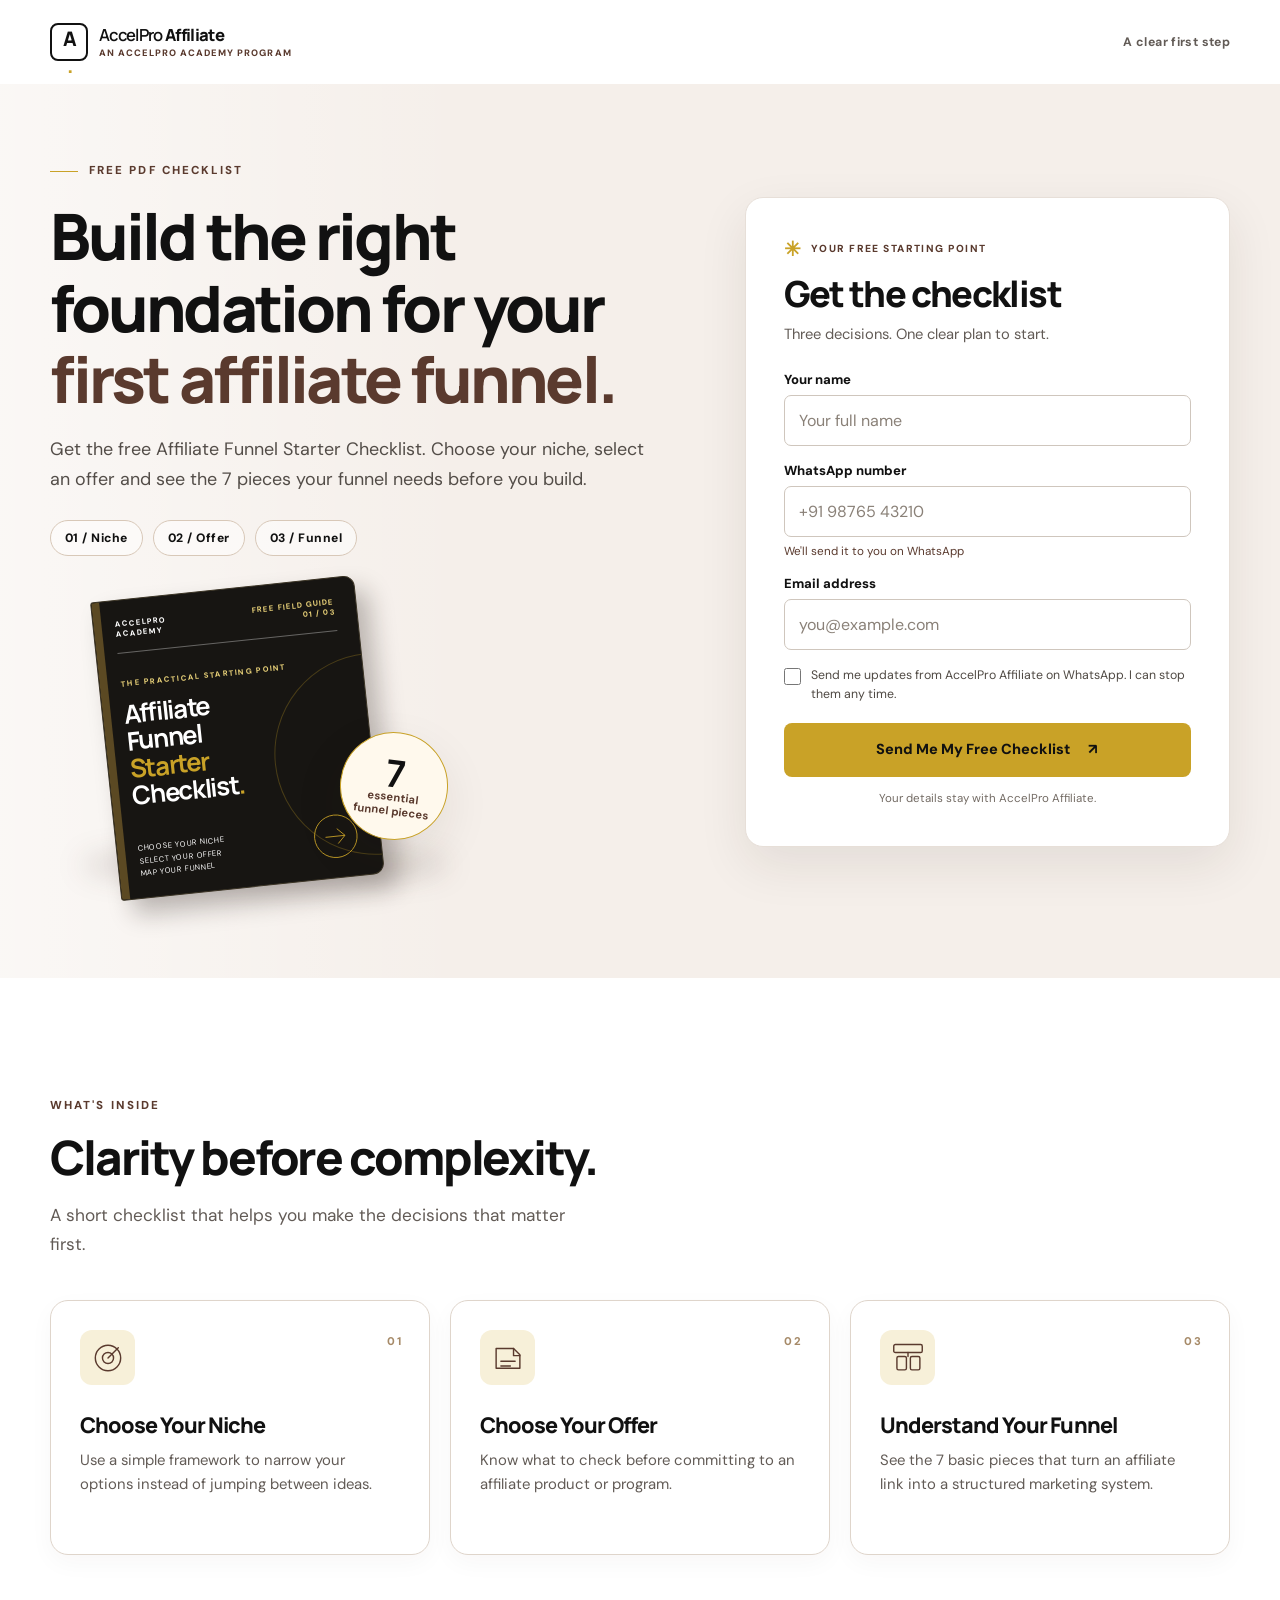
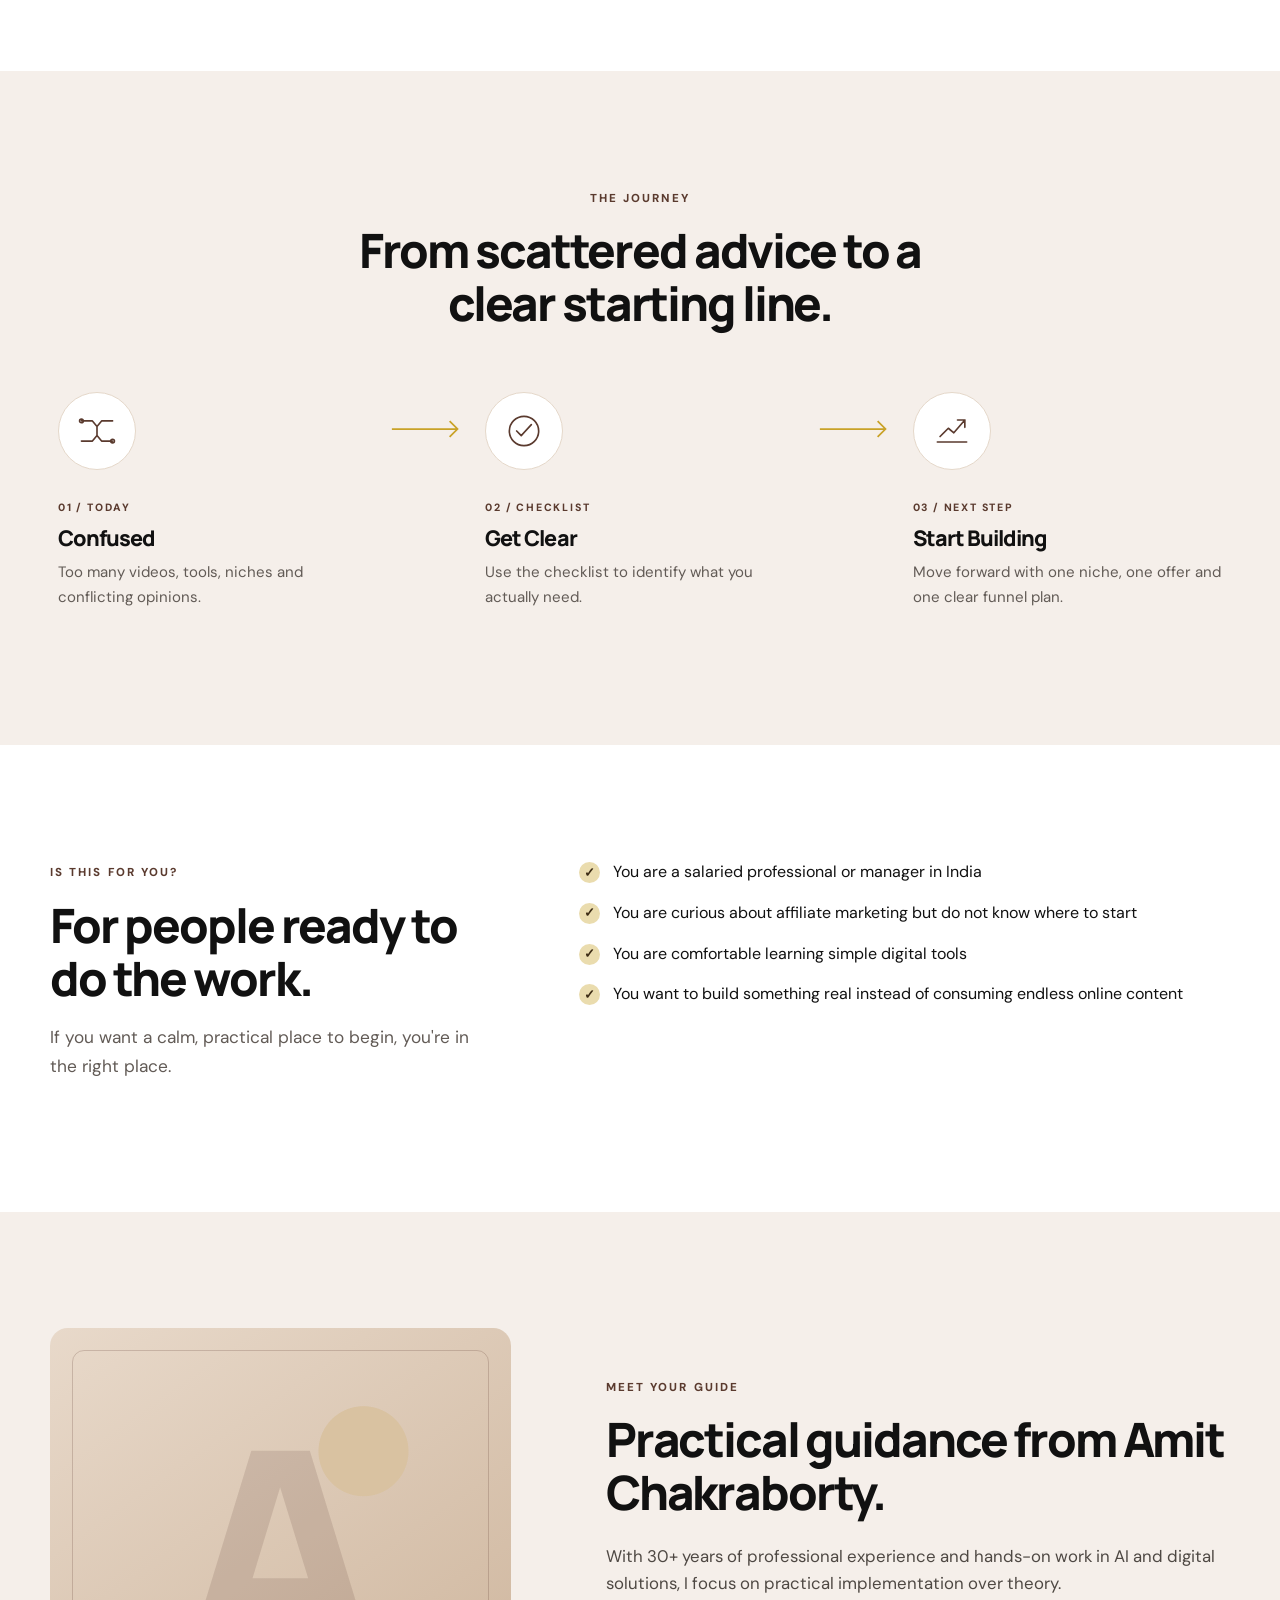
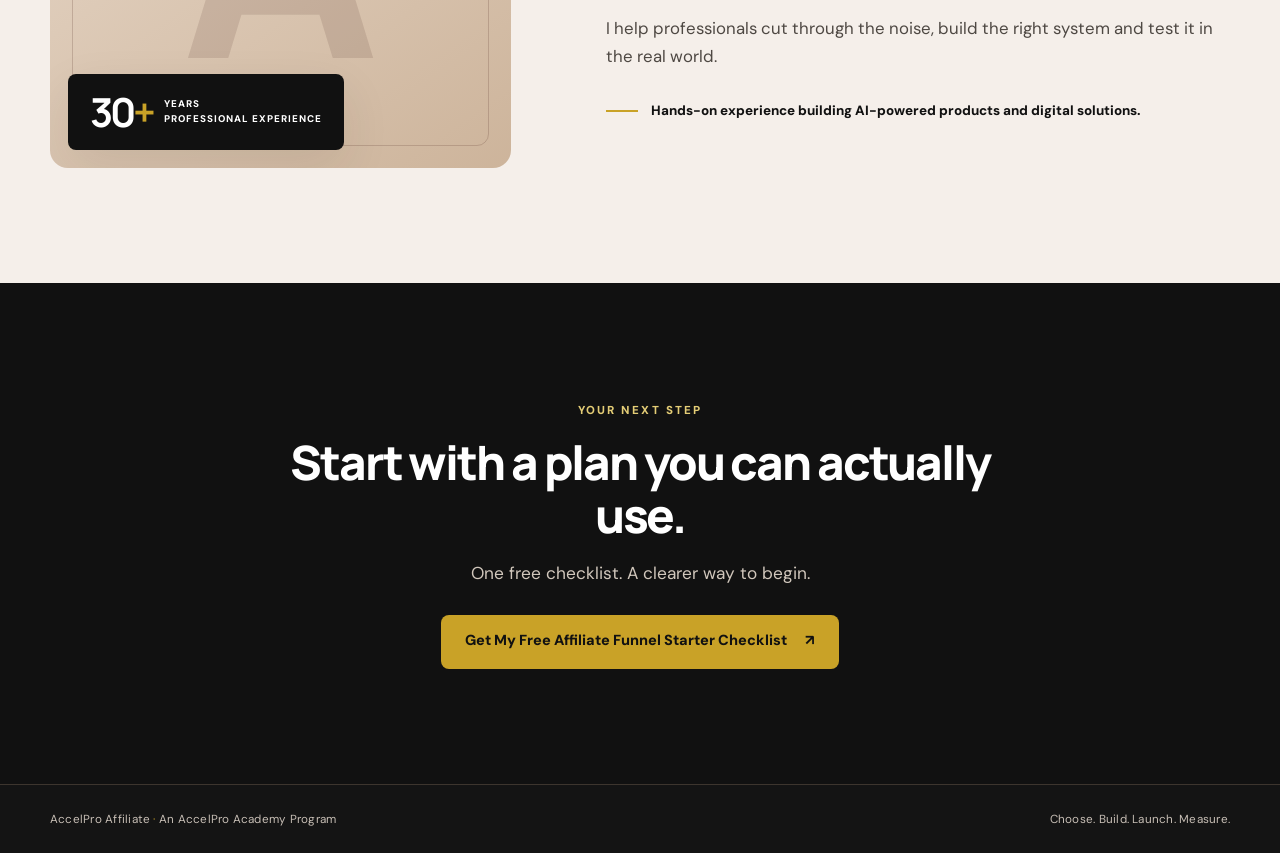
==== index.html @ e4aea0c8 "Build AccelPro Affiliate website" ====
<!doctype html>
<html lang="en">
<head>
  <meta charset="utf-8">
  <meta name="viewport" content="width=device-width, initial-scale=1">
  <title data-site-replace="BRAND">Free Affiliate Funnel Starter Checklist | AccelPro Affiliate</title>
  <meta name="description" content="Get the free Affiliate Funnel Starter Checklist. Choose a niche, evaluate an offer and understand the 7 pieces of a working funnel.">
  <meta property="og:title" content="Free Affiliate Funnel Starter Checklist | AccelPro Affiliate" data-site-replace="BRAND">
  <meta property="og:description" content="A practical first step for choosing your niche, offer and funnel plan.">
  <meta property="og:type" content="website">
  <link rel="canonical" href="https://accelproaffiliate.com/" data-site-canonical="/">
  <link rel="icon" href="assets/favicon.svg" type="image/svg+xml">
  <link rel="stylesheet" href="styles.css">
  <script src="config.js"></script><script src="script.js" defer></script>
</head>
<body class="lead-page">
  <header class="site-header container" aria-label="AccelPro Affiliate" data-site-replace="BRAND">
    <div class="brand"><span class="brand-mark" aria-hidden="true">A<span>.</span></span><span class="brand-text"><span data-site="BRAND">AccelPro <strong>Affiliate</strong></span><small>An AccelPro Academy Program</small></span></div>
    <span class="header-note">A clear first step</span>
  </header>
  <main>
    <section class="hero lead-hero" aria-labelledby="hero-title">
      <div class="container hero-grid">
        <div class="hero-copy">
          <span class="eyebrow"><span class="eyebrow-line"></span> FREE PDF CHECKLIST</span>
          <h1 id="hero-title">Build the right foundation for your <em>first affiliate funnel.</em></h1>
          <p class="hero-lede">Get the free Affiliate Funnel Starter Checklist. Choose your niche, select an offer and see the 7 pieces your funnel needs before you build.</p>
          <div class="hero-points" aria-label="Checklist topics"><span>01 / Niche</span><span>02 / Offer</span><span>03 / Funnel</span></div>
          <div class="workbook-scene" aria-label="Affiliate Funnel Starter Checklist cover preview">
            <div class="workbook-shadow"></div>
            <div class="workbook-cover">
              <div class="cover-top"><span>ACCELPRO<br>ACADEMY</span><span>FREE FIELD GUIDE<br>01 / 03</span></div>
              <div class="cover-rule"></div>
              <span class="cover-kicker">THE PRACTICAL STARTING POINT</span>
              <strong>Affiliate<br>Funnel<br><i>Starter</i><br>Checklist<span class="cover-dot">.</span></strong>
              <div class="cover-bottom"><span>CHOOSE YOUR NICHE<br>SELECT YOUR OFFER<br>MAP YOUR FUNNEL</span><svg viewBox="0 0 80 80" aria-hidden="true"><circle cx="40" cy="40" r="37"/><path d="M22 40h34m-13-13 13 13-13 13"/></svg></div>
            </div>
            <div class="scene-stamp"><span>7</span> essential<br>funnel pieces</div>
          </div>
        </div>
        <div class="form-wrap" id="lead-form">
          <div class="form-topline"><span class="mini-spark" aria-hidden="true">✳</span><span>YOUR FREE STARTING POINT</span></div>
          <h2>Get the checklist</h2>
          <p>Three decisions. One clear plan to start.</p>
          <form name="leads" method="POST" action="/thanks.html" data-netlify="true">
            <input type="hidden" name="form-name" value="leads">
            <div class="field"><label for="name">Your name</label><input id="name" name="name" type="text" autocomplete="name" placeholder="Your full name" required></div>
            <div class="field"><label for="whatsapp">WhatsApp number</label><input id="whatsapp" name="whatsapp" type="tel" inputmode="tel" autocomplete="tel" pattern="[+]?[0-9 ]{10,16}" title="Enter a valid WhatsApp number using 10 to 16 digits and spaces" placeholder="+91 98765 43210" required><small>We'll send it to you on WhatsApp</small></div>
            <div class="field"><label for="email">Email address</label><input id="email" name="email" type="email" autocomplete="email" placeholder="you@example.com" required></div>
            <label class="check-field" for="whatsapp_consent"><input id="whatsapp_consent" name="whatsapp_consent" type="checkbox" value="yes"><span data-site-replace="BRAND">Send me updates from AccelPro Affiliate on WhatsApp. I can stop them any time.</span></label>
            <button class="btn btn-gold btn-full" type="submit">Send Me My Free Checklist <span aria-hidden="true">↗</span></button>
            <p class="privacy-note" data-site-replace="BRAND">Your details stay with AccelPro Affiliate.</p>
          </form>
        </div>
      </div>
    </section>

    <section class="section section-light" aria-labelledby="inside-title">
      <div class="container"><div class="section-heading"><span class="eyebrow">WHAT'S INSIDE</span><h2 id="inside-title">Clarity before complexity.</h2><p>A short checklist that helps you make the decisions that matter first.</p></div>
        <div class="three-grid">
          <article class="feature-card"><span class="icon-badge"><svg viewBox="0 0 48 48" aria-hidden="true"><circle cx="24" cy="24" r="16"/><circle cx="24" cy="24" r="7"/><path d="m24 24 13-13"/></svg></span><span class="card-index">01</span><h3>Choose Your Niche</h3><p>Use a simple framework to narrow your options instead of jumping between ideas.</p></article>
          <article class="feature-card"><span class="icon-badge"><svg viewBox="0 0 48 48" aria-hidden="true"><path d="M9 12h22l8 8v17H9z"/><path d="M31 12v9h8M15 28h18m-18 6h12"/></svg></span><span class="card-index">02</span><h3>Choose Your Offer</h3><p>Know what to check before committing to an affiliate product or program.</p></article>
          <article class="feature-card"><span class="icon-badge"><svg viewBox="0 0 48 48" aria-hidden="true"><rect x="6" y="7" width="36" height="10" rx="2"/><rect x="10" y="22" width="12" height="17" rx="2"/><rect x="27" y="22" width="12" height="17" rx="2"/><path d="M24 17v5"/></svg></span><span class="card-index">03</span><h3>Understand Your Funnel</h3><p>See the 7 basic pieces that turn an affiliate link into a structured marketing system.</p></article>
        </div>
      </div>
    </section>

    <section class="section section-coffee" aria-labelledby="journey-title">
      <div class="container"><div class="section-heading centered"><span class="eyebrow">THE JOURNEY</span><h2 id="journey-title">From scattered advice to a clear starting line.</h2></div>
        <div class="journey-path">
          <article class="journey-step"><div class="journey-icon"><svg viewBox="0 0 48 48" aria-hidden="true"><path d="M7 13h12l5 6 5-6h12M7 35h12l5-6 5 6h12M24 19v10"/><circle cx="7" cy="13" r="2"/><circle cx="41" cy="35" r="2"/></svg></div><span>01 / TODAY</span><h3>Confused</h3><p>Too many videos, tools, niches and conflicting opinions.</p></article>
          <div class="path-arrow" aria-hidden="true"><svg viewBox="0 0 80 24"><path d="M1 12h75m-9-9 9 9-9 9"/></svg></div>
          <article class="journey-step"><div class="journey-icon"><svg viewBox="0 0 48 48" aria-hidden="true"><circle cx="24" cy="24" r="16"/><path d="m16 24 5 5 11-12"/></svg></div><span>02 / CHECKLIST</span><h3>Get Clear</h3><p>Use the checklist to identify what you actually need.</p></article>
          <div class="path-arrow" aria-hidden="true"><svg viewBox="0 0 80 24"><path d="M1 12h75m-9-9 9 9-9 9"/></svg></div>
          <article class="journey-step"><div class="journey-icon"><svg viewBox="0 0 48 48" aria-hidden="true"><path d="M8 36h32M11 30l9-9 6 5 12-14M30 12h8v8"/></svg></div><span>03 / NEXT STEP</span><h3>Start Building</h3><p>Move forward with one niche, one offer and one clear funnel plan.</p></article>
        </div>
      </div>
    </section>

    <section class="section section-light" aria-labelledby="for-title"><div class="container split-section"><div><span class="eyebrow">IS THIS FOR YOU?</span><h2 id="for-title">For people ready to do the work.</h2><p class="section-intro">If you want a calm, practical place to begin, you're in the right place.</p></div><ul class="tick-list"><li>You are a salaried professional or manager in India</li><li>You are curious about affiliate marketing but do not know where to start</li><li>You are comfortable learning simple digital tools</li><li>You want to build something real instead of consuming endless online content</li></ul></div></section>

    <section class="section section-coffee about-section" aria-labelledby="about-title"><div class="container about-grid"><div class="coach-visual"><img class="coach-photo" src="assets/amit-coach.png" alt="Amit Chakraborty, coach at AccelPro Academy" loading="lazy"><div class="coach-proof"><strong>30<span>+</span></strong><span>YEARS<br>PROFESSIONAL EXPERIENCE</span></div></div><div class="about-copy"><span class="eyebrow">MEET YOUR GUIDE</span><h2 id="about-title">Practical guidance from Amit Chakraborty.</h2><p>With 30+ years of professional experience and hands-on work in AI and digital solutions, I focus on practical implementation over theory.</p><p>I help professionals cut through the noise, build the right system and test it in the real world.</p><div class="about-proofline"><span class="proof-line"></span>Hands-on experience building AI-powered products and digital solutions.</div></div></div></section>

    <section class="section final-cta" aria-labelledby="cta-title"><div class="container cta-inner"><span class="eyebrow">YOUR NEXT STEP</span><h2 id="cta-title">Start with a plan you can actually use.</h2><p>One free checklist. A clearer way to begin.</p><a class="btn btn-gold" href="#lead-form">Get My Free Affiliate Funnel Starter Checklist <span aria-hidden="true">↗</span></a></div></section>
  </main>
  <footer class="footer"><div class="container footer-inner"><span><span data-site="BRAND">AccelPro Affiliate</span> <span class="gold-dot">·</span> An AccelPro Academy Program</span><span>Choose. Build. Launch. Measure.</span></div></footer>
</body>
</html>
---- styles.css ----
@import url('https://fonts.googleapis.com/css2?family=DM+Sans:wght@400;500;600;700&family=Manrope:wght@400;500;600;700;800&display=swap');

:root{--black:#111111;--gold:#C9A227;--gold-light:#e4cd76;--coffee:#5A3A2E;--soft:#F5EFEA;--white:#FFFFFF;--line:#dfd5cb;--muted:#625b56;--radius:18px;--shadow:0 18px 50px rgba(41,28,21,.09)}
*{box-sizing:border-box}html{scroll-behavior:smooth}body{margin:0;color:var(--black);background:var(--white);font-family:'DM Sans',Arial,sans-serif;-webkit-font-smoothing:antialiased}h1,h2,h3,p{margin-top:0}h1,h2,h3{font-family:Manrope,'DM Sans',Arial,sans-serif;letter-spacing:-.045em;line-height:1.12}h1{font-size:clamp(2.8rem,5vw,5.25rem);font-weight:800}h2{font-size:clamp(2.25rem,3.7vw,3.85rem);font-weight:800}h3{font-size:1.35rem;font-weight:800}p{line-height:1.65}a{color:inherit;text-decoration:none}button,input{font:inherit}button{cursor:pointer}svg{display:block}img{display:block;max-width:100%}em{font-style:normal;color:var(--coffee)}.container{width:min(100% - 40px,1180px);margin-inline:auto}.section{padding:clamp(76px,9vw,132px) 0}.section-light{background:var(--white)}.section-coffee{background:var(--soft)}.eyebrow{display:inline-flex;align-items:center;gap:11px;color:var(--coffee);font-size:.72rem;font-weight:800;letter-spacing:.18em;line-height:1.3}.eyebrow-line{width:28px;height:1px;background:var(--gold)}.section-heading{max-width:650px;margin-bottom:42px}.section-heading h2{margin:17px 0}.section-heading p,.section-intro{font-size:1.08rem;color:var(--muted);max-width:550px}.section-heading.centered{text-align:center;margin-inline:auto}.section-heading.centered p{margin-inline:auto}.btn{min-height:54px;display:inline-flex;align-items:center;justify-content:center;gap:18px;border:1px solid transparent;border-radius:8px;padding:15px 23px;text-align:center;font-size:.91rem;font-weight:800;line-height:1.25;transition:transform .2s,background .2s,box-shadow .2s}.btn:hover{transform:translateY(-2px);box-shadow:0 8px 22px rgba(49,34,16,.13)}.btn-gold{background:var(--gold);color:var(--black)}.btn-gold:hover{background:var(--gold-light)}.btn-full{width:100%}a:focus-visible,button:focus-visible,input:focus-visible,summary:focus-visible{outline:3px solid var(--coffee);outline-offset:3px}.site-header{min-height:84px;display:flex;align-items:center;justify-content:space-between;gap:20px}.brand{display:flex;align-items:center;gap:11px}.brand-mark{width:38px;height:38px;border:2px solid var(--black);border-radius:8px;display:grid;place-items:center;font-family:Manrope,sans-serif;font-size:1.25rem;font-weight:800;letter-spacing:-.1em}.brand-mark span{color:var(--gold)}.brand-text{display:flex;flex-direction:column;font-family:Manrope,sans-serif;font-size:1.04rem;font-weight:600;letter-spacing:-.04em;line-height:1.08}.brand-text strong{font-weight:800}.brand-text small{margin-top:4px;color:var(--coffee);font-family:'DM Sans',sans-serif;font-size:.58rem;font-weight:800;letter-spacing:.11em;text-transform:uppercase}.header-note{font-size:.77rem;color:var(--muted);font-weight:700;letter-spacing:.03em}.hero{position:relative;overflow:hidden;background:var(--soft)}.hero:before{content:"";position:absolute;inset:0 auto 0 0;width:36%;background:linear-gradient(90deg,rgba(255,255,255,.55),transparent);pointer-events:none}.lead-hero{padding:72px 0 90px}.hero-grid{position:relative;display:grid;grid-template-columns:minmax(0,1.13fr) minmax(350px,.87fr);align-items:center;gap:clamp(35px,5vw,90px)}.hero-copy h1{margin:21px 0 20px}.hero-lede{max-width:600px;color:#534d48;font-size:1.12rem;line-height:1.65}.hero-points{display:flex;flex-wrap:wrap;gap:10px;margin:26px 0 22px}.hero-points span{padding:9px 14px;border:1px solid #d8c8b8;border-radius:99px;font-size:.76rem;font-weight:800;letter-spacing:.04em;background:rgba(255,255,255,.45)}.workbook-scene{height:310px;position:relative;display:flex;align-items:flex-end;padding-left:55px}.workbook-shadow{position:absolute;left:30px;bottom:6px;width:370px;height:34px;border-radius:50%;background:rgba(55,36,29,.16);filter:blur(14px)}.workbook-cover{position:relative;z-index:1;width:265px;height:300px;padding:18px 21px;background:#171512;color:var(--white);border:1px solid #3a3324;border-radius:3px 11px 11px 3px;box-shadow:12px 15px 24px rgba(34,22,18,.28);transform:rotate(-6deg);display:flex;flex-direction:column;overflow:hidden}.workbook-cover:before{content:"";position:absolute;left:0;top:0;bottom:0;width:8px;background:#5b4923}.workbook-cover:after{content:"";position:absolute;width:200px;height:200px;border:1px solid rgba(201,162,39,.28);border-radius:50%;right:-105px;top:78px}.cover-top,.cover-bottom{display:flex;align-items:flex-start;justify-content:space-between;gap:15px}.cover-top{font-size:.48rem;font-weight:800;letter-spacing:.14em;line-height:1.3}.cover-top span:last-child{text-align:right;color:var(--gold-light)}.cover-rule{height:1px;background:rgba(255,255,255,.34);margin:14px 0 25px}.cover-kicker{font-size:.48rem;color:var(--gold-light);font-weight:800;letter-spacing:.17em}.workbook-cover strong{font-family:Manrope,sans-serif;font-size:1.6rem;line-height:1.07;letter-spacing:-.05em;margin-top:12px}.workbook-cover i{color:var(--gold);font-style:normal}.cover-dot{color:var(--gold)}.cover-bottom{margin-top:auto;align-items:end;font-size:.48rem;line-height:1.65;letter-spacing:.08em}.cover-bottom svg{width:46px;fill:none;stroke:var(--gold);stroke-width:1.5}.scene-stamp{position:absolute;z-index:2;left:290px;bottom:48px;width:108px;height:108px;border:1px solid var(--gold);border-radius:50%;background:#fff9ed;display:flex;flex-direction:column;align-items:center;justify-content:center;text-align:center;color:var(--coffee);font-size:.7rem;line-height:1.2;font-weight:700;transform:rotate(7deg);box-shadow:var(--shadow)}.scene-stamp span{font-family:Manrope,sans-serif;font-size:2.35rem;line-height:1;color:var(--black)}.form-wrap{background:var(--white);padding:clamp(25px,3vw,38px);border:1px solid #e7dfd8;border-radius:var(--radius);box-shadow:var(--shadow)}.form-topline{display:flex;align-items:center;gap:9px;font-size:.64rem;font-weight:800;letter-spacing:.14em;color:var(--coffee)}.mini-spark{font-size:1.25rem;color:var(--gold)}.form-wrap h2{font-size:2.25rem;margin:12px 0 8px}.form-wrap>p{color:var(--muted);font-size:.92rem;margin-bottom:25px}.field{margin-bottom:16px}.field label{display:block;margin-bottom:7px;font-weight:800;font-size:.82rem}.field input{width:100%;min-height:51px;padding:12px 14px;border:1px solid #cfc6bd;border-radius:7px;background:#fff;color:var(--black)}.field input::placeholder{color:#8a8178}.field small{display:block;margin-top:6px;color:var(--coffee);font-size:.73rem}.check-field{display:grid;grid-template-columns:17px 1fr;gap:10px;align-items:start;margin:5px 0 20px;color:#4f4943;font-size:.77rem;line-height:1.5}.check-field input{width:17px;height:17px;margin:2px 0 0;accent-color:var(--coffee)}.privacy-note{margin:12px 0 0;text-align:center;color:#736b64;font-size:.72rem}.three-grid{display:grid;grid-template-columns:repeat(3,minmax(0,1fr));gap:20px}.feature-card{position:relative;min-height:255px;padding:29px;background:var(--white);border:1px solid var(--line);border-radius:var(--radius);box-shadow:0 8px 25px rgba(48,31,22,.035)}.icon-badge{width:55px;height:55px;display:grid;place-items:center;background:#f7f0d9;border-radius:12px}.icon-badge svg,.journey-icon svg,.roadmap-icon svg,.art-node svg{width:38px;height:38px;fill:none;stroke:var(--coffee);stroke-width:1.8;stroke-linecap:round;stroke-linejoin:round}.feature-card h3{margin:28px 0 10px}.feature-card p{color:var(--muted);font-size:.93rem;margin:0}.card-index{position:absolute;top:33px;right:27px;font-size:.7rem;font-weight:800;letter-spacing:.12em;color:#a68a68}.journey-path{display:grid;grid-template-columns:1fr 70px 1fr 70px 1fr;align-items:start;gap:16px}.journey-step{padding:20px 8px}.journey-icon{width:78px;height:78px;background:var(--white);border:1px solid #e5d8ca;border-radius:50%;display:grid;place-items:center;margin-bottom:25px}.journey-icon svg{width:44px;height:44px}.journey-step>span{font-size:.66rem;font-weight:800;letter-spacing:.17em;color:var(--coffee)}.journey-step h3{margin:10px 0}.journey-step p{color:var(--muted);font-size:.94rem;margin:0}.path-arrow{padding-top:45px}.path-arrow svg{width:100%;height:24px;fill:none;stroke:var(--gold);stroke-width:2}.split-section{display:grid;grid-template-columns:.8fr 1.2fr;gap:8%;align-items:start}.split-section h2{max-width:470px;margin:18px 0}.tick-list,.cross-list{list-style:none;padding:0;margin:0}.tick-list li,.cross-list li{position:relative;padding:0 0 0 34px;margin-bottom:16px;line-height:1.55}.tick-list li:before,.cross-list li:before{position:absolute;left:0;top:2px;width:21px;height:21px;border-radius:50%;display:grid;place-items:center;font-size:.8rem;font-weight:800}.tick-list li:before{content:"✓";background:#eadcae;color:#3c2b14}.cross-list li:before{content:"−";background:#eee7e1;color:var(--coffee)}.about-grid{display:grid;grid-template-columns:.85fr 1.15fr;gap:8%;align-items:center}.coach-visual{min-height:440px;background:#e8ded4;border-radius:var(--radius);position:relative;overflow:hidden}.coach-visual:before{content:"";position:absolute;inset:22px;border:1px solid rgba(90,58,46,.22);border-radius:12px}.coach-photo{width:100%;height:440px;object-fit:cover;object-position:center 30%;border-radius:var(--radius)}.coach-photo[hidden]{display:none}.coach-visual.without-photo{background:radial-gradient(circle at 68% 28%,#d9c2a1 0 10%,transparent 10.2%),linear-gradient(145deg,#e8d9ca,#cdb49b)}.coach-visual.without-photo:after{content:"A";position:absolute;inset:0;display:grid;place-items:center;font-family:Manrope,sans-serif;font-size:18rem;font-weight:800;color:rgba(90,58,46,.15)}.coach-proof{position:absolute;z-index:1;left:18px;bottom:18px;display:flex;align-items:center;gap:12px;background:var(--black);color:var(--white);padding:18px 22px;border-radius:8px;box-shadow:var(--shadow)}.coach-proof strong{font-family:Manrope,sans-serif;font-size:2.5rem;line-height:1;letter-spacing:-.08em}.coach-proof strong span{color:var(--gold)}.coach-proof>span{font-size:.61rem;font-weight:800;letter-spacing:.1em;line-height:1.5}.about-copy h2{margin:17px 0 24px}.about-copy p{font-size:1.05rem;color:#4e4843;margin-bottom:17px}.about-proofline{display:flex;align-items:center;gap:13px;margin-top:30px;font-size:.84rem;font-weight:800;line-height:1.5}.proof-line{width:32px;height:2px;flex:none;background:var(--gold)}.final-cta{background:var(--black);color:var(--white);text-align:center}.cta-inner{max-width:770px}.final-cta .eyebrow{color:var(--gold-light)}.final-cta h2{margin:17px auto;max-width:700px}.final-cta p{color:#d1c7bc;font-size:1.08rem;margin-bottom:27px}.footer{background:#141414;color:#c7beb5;border-top:1px solid #3d352e;padding:26px 0}.footer-inner{display:flex;justify-content:space-between;gap:20px;font-size:.73rem;letter-spacing:.02em}.gold-dot{color:var(--gold)}

/* Thank-you page */
.thanks-hero{background:var(--soft);padding:75px 0 95px;text-align:center}.thanks-inner{max-width:740px}.success-mark{width:118px;height:118px;margin:0 auto 20px}.success-mark svg{width:100%;height:100%;fill:#fff;stroke:var(--gold);stroke-width:4}.success-mark svg path{stroke:var(--coffee);stroke-width:5;fill:none;stroke-linecap:round;stroke-linejoin:round;stroke-dasharray:80;stroke-dashoffset:80;animation:draw-check .8s .2s ease forwards}.thanks-hero h1{font-size:clamp(2.6rem,5vw,4.8rem);margin:18px 0}.thanks-hero p{max-width:560px;margin:0 auto 27px;color:var(--muted);font-size:1.1rem}.download-note{display:block;margin-top:14px;color:var(--coffee);font-size:.73rem;font-weight:700}.community-card{display:flex;justify-content:space-between;align-items:center;gap:36px}.community-card h2{margin:15px 0}.community-card p{color:var(--muted);margin:0}.community-action{text-align:center}.community-action [role=status]{max-width:250px;margin:13px auto 0;color:var(--coffee);font-size:.83rem;font-weight:700}.program-teaser{display:grid;grid-template-columns:.72fr 1.28fr;overflow:hidden;background:var(--black);color:var(--white);border-radius:var(--radius);box-shadow:var(--shadow)}.teaser-visual{position:relative;min-height:420px;background:radial-gradient(circle at 45% 45%,#6c513d,#281f1a 65%);overflow:hidden;display:grid;place-items:center}.teaser-orbit{position:absolute;border:1px solid rgba(201,162,39,.35);border-radius:50%}.orbit-one{width:260px;height:260px}.orbit-two{width:390px;height:390px}.teaser-core{position:relative;z-index:1;width:195px;height:195px;border-radius:50%;background:#1d1916;border:1px solid var(--gold);display:flex;align-items:center;justify-content:center;text-align:center;padding:25px;color:#fff;font-family:Manrope,sans-serif;font-size:1.25rem;font-weight:800;line-height:1.55;letter-spacing:-.04em;box-shadow:0 0 0 17px rgba(201,162,39,.08)}.teaser-core span{color:var(--gold)}.teaser-copy{padding:clamp(30px,5vw,65px)}.teaser-copy .eyebrow{color:var(--gold-light)}.teaser-copy h2{margin:16px 0;font-size:clamp(2rem,3vw,3.3rem)}.teaser-copy>p{color:#d5ccc5;max-width:550px}.teaser-facts{display:flex;flex-wrap:wrap;gap:10px;margin:27px 0}.teaser-facts span{padding:10px 12px;border:1px solid #665848;border-radius:6px;font-size:.78rem}.teaser-facts strong{color:var(--gold-light)}.teaser-bottom{display:flex;flex-wrap:wrap;align-items:center;gap:18px}.cohort-label{color:var(--coffee);font-size:.75rem;font-weight:800;letter-spacing:.04em}.teaser-bottom .cohort-label{color:var(--gold-light)}

/* Offer page */
.offer-hero{padding:80px 0 100px}.offer-hero-grid{position:relative;display:grid;grid-template-columns:1.08fr .92fr;align-items:center;gap:clamp(30px,5vw,80px)}.offer-hero h1{font-size:clamp(2.9rem,4.8vw,5.2rem)}.hero-facts{display:flex;flex-wrap:wrap;gap:9px;margin:24px 0}.hero-facts span{padding:10px 12px;border:1px solid #d6c6b3;border-radius:6px;background:#fff9f2;font-size:.79rem;font-weight:800}.hero-action{display:flex;align-items:center;flex-wrap:wrap;gap:16px}.hero-fine{max-width:560px;margin:20px 0 0;color:#756d65;font-size:.77rem}.funnel-art{background:var(--black);color:var(--white);border-radius:var(--radius);padding:25px 28px;box-shadow:var(--shadow)}.art-heading,.art-footer{display:flex;justify-content:space-between;gap:10px;color:var(--gold-light);font-size:.63rem;font-weight:800;letter-spacing:.15em}.art-heading{padding-bottom:22px;border-bottom:1px solid #514940}.art-footer{padding-top:22px;border-top:1px solid #514940}.art-track{padding:14px 0}.art-node{display:grid;grid-template-columns:33px 55px 1fr;align-items:center;column-gap:16px;min-height:91px;position:relative}.art-node:not(:last-child):before{content:"";position:absolute;top:72px;left:60px;height:36px;border-left:1px dashed var(--gold)}.art-node svg{grid-column:2;grid-row:1 / 3;width:50px;height:50px;padding:10px;border:1px solid var(--gold);border-radius:50%;stroke:var(--gold-light)}.node-num{grid-column:1;grid-row:1 / 3;color:var(--gold-light);font-size:.7rem;font-weight:800}.art-node strong{grid-column:3;grid-row:1;align-self:end;font-family:Manrope,sans-serif;font-size:1.05rem}.art-node small{grid-column:3;grid-row:2;align-self:start;color:#c5b9ab}.proof-strip{background:var(--black);color:var(--white);border-top:1px solid #433c34}.proof-grid{display:grid;grid-template-columns:1fr 1fr;gap:30px}.proof-item{display:flex;align-items:center;gap:24px;padding:28px 0}.proof-item:first-child{border-right:1px solid #4b4339}.proof-item strong{font-family:Manrope,sans-serif;font-size:3rem;letter-spacing:-.07em;line-height:1}.proof-item strong span{color:var(--gold)}.proof-item .proof-words{color:var(--gold-light);font-size:1.4rem;letter-spacing:-.04em}.proof-item>span{max-width:190px;color:#e0d6ca;font-size:.8rem;line-height:1.5}.before-after{display:grid;grid-template-columns:1fr 40px 1fr;align-items:center;gap:12px}.comparison-panel{min-height:440px;padding:clamp(25px,3vw,40px);border-radius:var(--radius)}.comparison-panel.before{background:#f3efeb;border:1px solid #ddd5cd}.comparison-panel.after{background:#fdf9ee;border:1px solid #d8c488}.panel-label{display:block;color:var(--coffee);font-size:.68rem;font-weight:800;letter-spacing:.15em}.comparison-panel h3{font-size:1.7rem;margin:17px 0 25px}.comparison-arrow{width:45px;height:45px;border-radius:50%;background:var(--gold);display:grid;place-items:center;font-size:1.5rem;font-weight:800;position:relative;z-index:1;margin-left:-3px}.roadmap{display:grid;grid-template-columns:repeat(4,minmax(0,1fr));gap:15px}.roadmap-card{display:flex;flex-direction:column;min-height:490px;padding:24px;background:var(--white);border:1px solid #dfd4c8;border-radius:var(--radius);box-shadow:0 8px 26px rgba(40,26,18,.04)}.roadmap-top{display:flex;justify-content:space-between;align-items:start;gap:8px}.roadmap-icon{width:55px;height:55px;display:grid;place-items:center;background:#f7f0d9;border-radius:12px}.weeks{margin-top:5px;color:var(--coffee);font-size:.67rem;font-weight:800;letter-spacing:.08em}.stage-num{margin-top:26px;color:#a18456;font-size:.68rem;font-weight:800;letter-spacing:.16em}.roadmap-card h3{margin:8px 0 15px;font-size:1.55rem}.roadmap-card ul{padding-left:17px;margin:0;color:#514a43;font-size:.84rem;line-height:1.55}.roadmap-card li{margin-bottom:9px}.roadmap-card li::marker{color:var(--gold)}.achievement{margin:auto 0 0;padding-top:18px;border-top:1px solid var(--line);color:var(--coffee);font-size:.82rem;font-weight:800;line-height:1.45}.inclusion-grid{display:grid;grid-template-columns:repeat(3,minmax(0,1fr));gap:1px;background:#e5ddd4;border:1px solid #e5ddd4;border-radius:var(--radius);overflow:hidden}.inclusion{min-height:110px;display:flex;align-items:flex-start;gap:15px;padding:25px;background:var(--white)}.inclusion span{width:31px;height:31px;flex:none;display:grid;place-items:center;border:1px solid var(--gold);border-radius:8px;color:var(--coffee);font-size:.67rem;font-weight:800}.inclusion p{margin:2px 0 0;font-size:.9rem;font-weight:700;line-height:1.5}.fit-grid{display:grid;grid-template-columns:1fr 1fr;gap:18px}.fit-panel{padding:clamp(25px,3vw,40px);background:var(--white);border:1px solid #e0d5ca;border-radius:var(--radius)}.fit-panel.muted{background:#ece4dd}.fit-panel .panel-label{margin-bottom:28px}.fit-panel li{font-size:.95rem}.price-layout{display:grid;grid-template-columns:.84fr 1.16fr;gap:8%;align-items:start}.price-context h2{margin:18px 0}.price-context>p{color:var(--muted);font-size:1.05rem}.price-meta{display:grid;gap:18px;margin-top:40px}.price-meta span{display:flex;flex-direction:column;gap:3px;padding-left:17px;border-left:2px solid var(--gold);color:var(--muted);font-size:.83rem}.price-meta strong{color:var(--black);font-family:Manrope,sans-serif;font-size:1.1rem}.price-card{background:var(--black);color:var(--white);border-radius:var(--radius);padding:clamp(28px,4vw,47px);box-shadow:var(--shadow)}.price-card .eyebrow{color:var(--gold-light)}.price{margin:17px 0 0;font-family:Manrope,sans-serif;font-size:clamp(3.2rem,6vw,5.8rem);font-weight:800;letter-spacing:-.08em;line-height:1}.price-sub{color:#c9beb1;margin:8px 0 25px;font-size:.88rem}.price-card h3{margin:30px 0 17px;color:var(--gold-light);font-size:1.1rem}.compact-list{list-style:none;padding:0;margin:0}.compact-list li{position:relative;padding:0 0 0 23px;margin:0 0 10px;color:#e1d8cf;font-size:.82rem;line-height:1.5}.compact-list li:before{content:"✓";position:absolute;left:0;color:var(--gold-light);font-weight:800}.terms-grid{display:grid;grid-template-columns:1fr 1fr;gap:18px;margin-top:50px}.terms-card{padding:25px;background:rgba(255,255,255,.6);border:1px solid #e0d4c8;border-radius:12px}.terms-card h3{margin-bottom:14px;font-size:1.15rem}.terms-card p{color:#534b45;font-size:.84rem;margin-bottom:10px}.terms-card p:last-child{margin-bottom:0}.refund-card{grid-column:1/-1;background:#efe5d7;border-left:3px solid var(--gold)}.faq-wrap{max-width:900px}.faq-list{border-top:1px solid var(--line)}.faq-list details{border-bottom:1px solid var(--line)}.faq-list summary{position:relative;list-style:none;cursor:pointer;padding:24px 45px 24px 0;font-family:Manrope,sans-serif;font-size:1.02rem;font-weight:800}.faq-list summary::-webkit-details-marker{display:none}.faq-list summary:after{content:"+";position:absolute;right:4px;top:18px;color:var(--coffee);font-size:1.65rem;font-weight:400}.faq-list details[open] summary:after{content:"−"}.faq-list details p{max-width:720px;color:var(--muted);font-size:.94rem;padding-bottom:21px;margin:0}.mobile-cta{display:none}

@keyframes draw-check{to{stroke-dashoffset:0}}
.inclusion{position:relative;padding-right:55px}.inclusion span{position:absolute;right:19px;top:24px}.inclusion-icon{width:28px;height:28px;flex:none;fill:none;stroke:var(--gold);stroke-width:1.6;stroke-linecap:round;stroke-linejoin:round}
@media(max-width:1024px){.hero-grid,.offer-hero-grid{gap:35px}.workbook-scene{padding-left:20px}.scene-stamp{left:250px}.roadmap{grid-template-columns:repeat(2,minmax(0,1fr))}.roadmap-card{min-height:440px}.inclusion-grid{grid-template-columns:repeat(2,minmax(0,1fr))}}
@media(max-width:768px){.site-header{min-height:72px}.header-note{display:none}.hero-grid,.offer-hero-grid,.about-grid,.split-section,.price-layout{grid-template-columns:1fr}.lead-hero,.offer-hero{padding:50px 0 75px}.hero-copy h1{max-width:650px}.workbook-scene{height:250px;margin-top:18px}.workbook-cover{transform:rotate(-4deg) scale(.82);transform-origin:bottom left}.scene-stamp{left:225px;bottom:38px}.form-wrap{max-width:650px}.three-grid{grid-template-columns:1fr 1fr}.journey-path{grid-template-columns:1fr;gap:0}.journey-step{display:grid;grid-template-columns:78px 1fr;column-gap:22px;padding:12px 0}.journey-icon{grid-row:1/4;margin:0}.journey-step>span{align-self:end}.journey-step h3{margin:5px 0}.path-arrow{width:65px;height:30px;padding:0;margin:0 0 0 22px;transform:rotate(90deg)}.split-section{gap:20px}.about-grid{gap:35px}.coach-visual,.coach-photo{height:420px;min-height:420px}.program-teaser{grid-template-columns:1fr}.teaser-visual{min-height:260px}.before-after{grid-template-columns:1fr}.comparison-panel{min-height:0}.comparison-arrow{transform:rotate(90deg);margin:-18px auto}.proof-item{gap:14px}.proof-item .proof-words{font-size:1.1rem}.community-card{align-items:flex-start;flex-direction:column}}
@media(max-width:560px){.container{width:min(100% - 32px,1180px)}h1{font-size:clamp(2.45rem,10vw,3.4rem)}h2{font-size:clamp(2rem,8vw,2.7rem)}.section{padding:68px 0}.lead-hero,.offer-hero{padding:42px 0 65px}.hero-lede{font-size:1rem}.hero-points span{font-size:.68rem}.workbook-scene{height:245px}.three-grid,.fit-grid,.terms-grid,.inclusion-grid,.proof-grid{grid-template-columns:1fr}.feature-card{min-height:0}.proof-item:first-child{border-right:0;border-bottom:1px solid #4b4339}.proof-item{padding:22px 0}.roadmap{grid-template-columns:1fr}.roadmap-card{min-height:0}.roadmap-card ul{margin-bottom:25px}.coach-visual,.coach-photo{height:360px;min-height:360px}.footer-inner{flex-direction:column;gap:5px}.thanks-hero{padding:55px 0 70px}.community-action,.community-action .btn{width:100%}.teaser-copy{padding:30px}.teaser-visual{min-height:230px}.offer-hero h1{font-size:clamp(2.4rem,10vw,3.5rem)}.offer-hero .hero-action .btn,.final-cta .btn,.thanks-hero .btn{width:100%}.hero-action{align-items:flex-start;flex-direction:column}.funnel-art{padding:22px}.comparison-panel{padding:26px}.fit-panel{padding:26px}.terms-grid{margin-top:20px}.refund-card{grid-column:auto}.offer-page{padding-bottom:78px}.mobile-cta{position:fixed;z-index:20;bottom:0;left:0;right:0;display:block;padding:9px 12px calc(9px + env(safe-area-inset-bottom));background:rgba(255,255,255,.96);border-top:1px solid #d7cbbb;box-shadow:0 -6px 25px rgba(0,0,0,.1)}.mobile-cta .btn{min-height:48px;padding:11px 13px;font-size:.79rem}.offer-page .footer{padding-bottom:34px}}
@media(max-width:390px){.scene-stamp{left:205px;width:95px;height:95px}.workbook-scene{padding-left:10px}.brand-text{font-size:.95rem}.brand-text small{font-size:.52rem}}
@media(prefers-reduced-motion:reduce){html{scroll-behavior:auto}*,*:before,*:after{animation-duration:.01ms!important;transition-duration:.01ms!important}.success-mark svg path{stroke-dashoffset:0}}
@media(max-width:768px){.lead-hero .workbook-scene{display:none}.lead-hero .hero-points{margin-bottom:0}.lead-hero .hero-grid{gap:26px}}
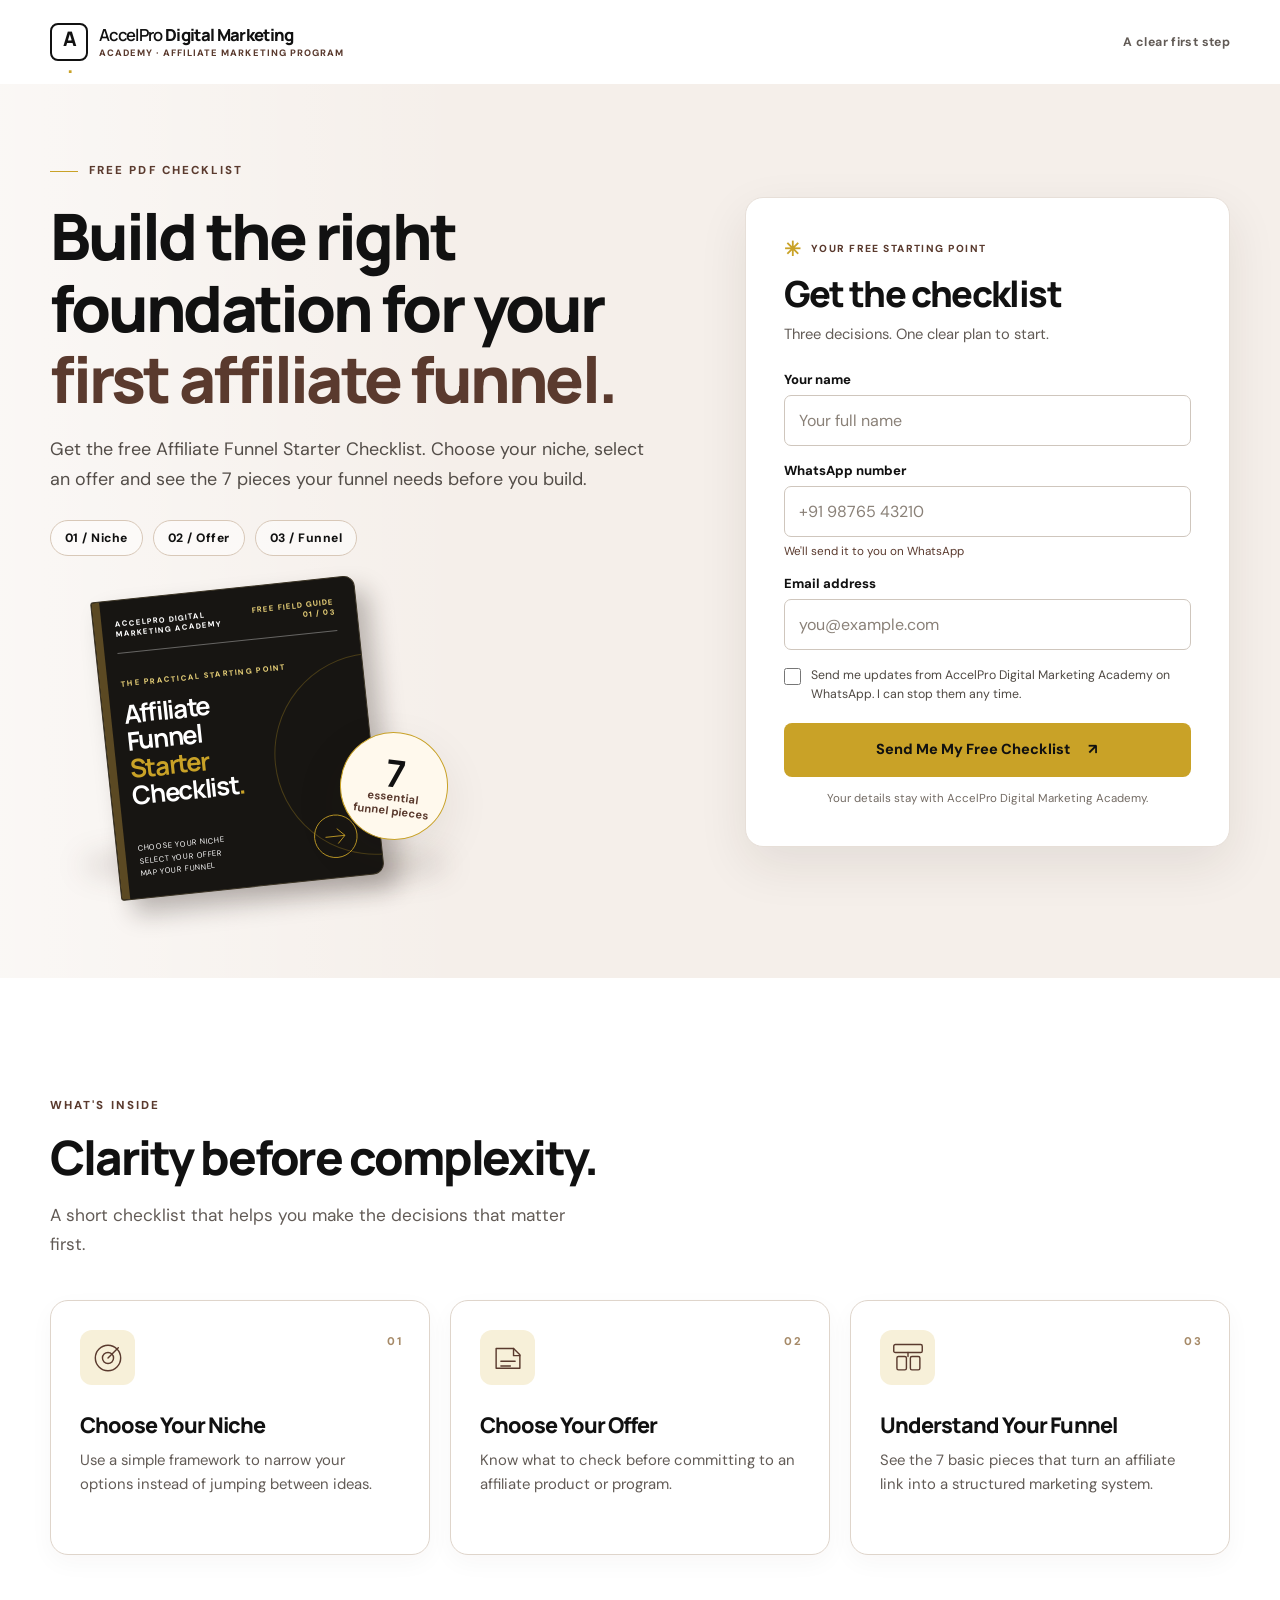
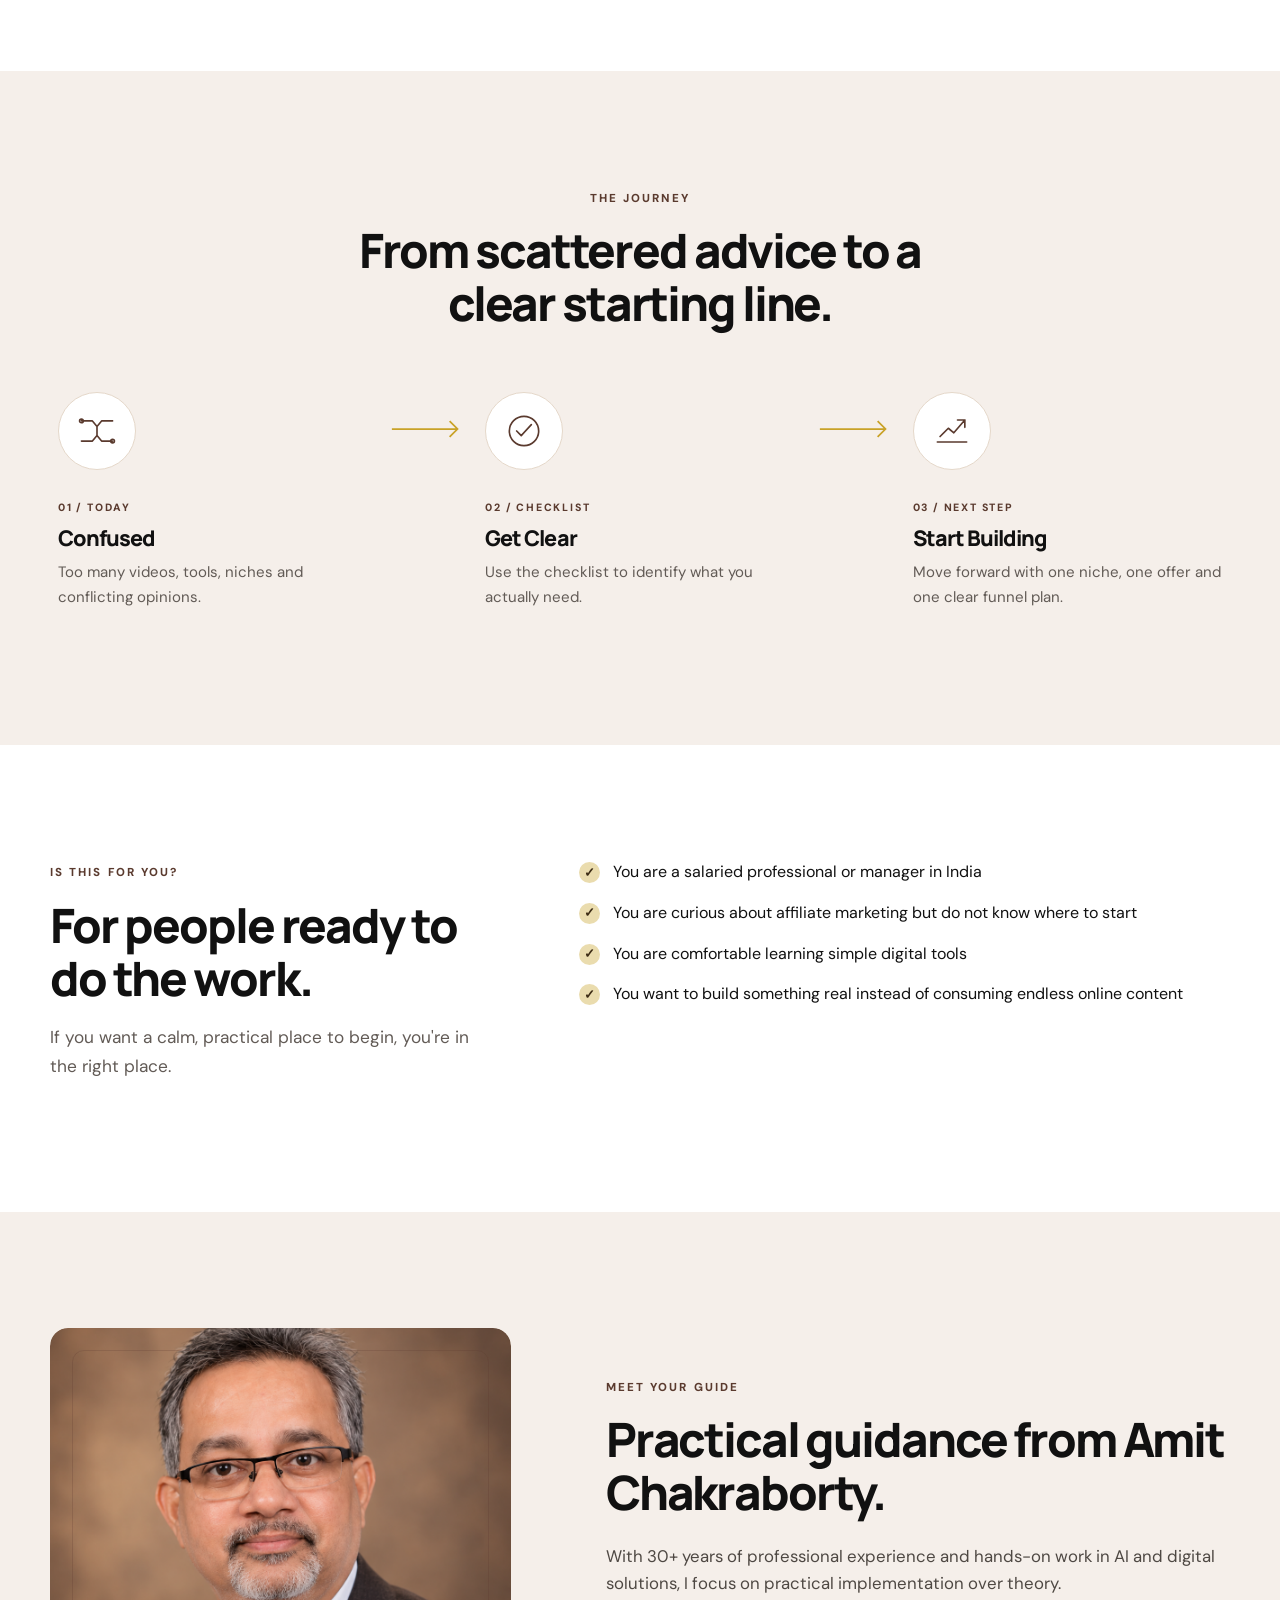
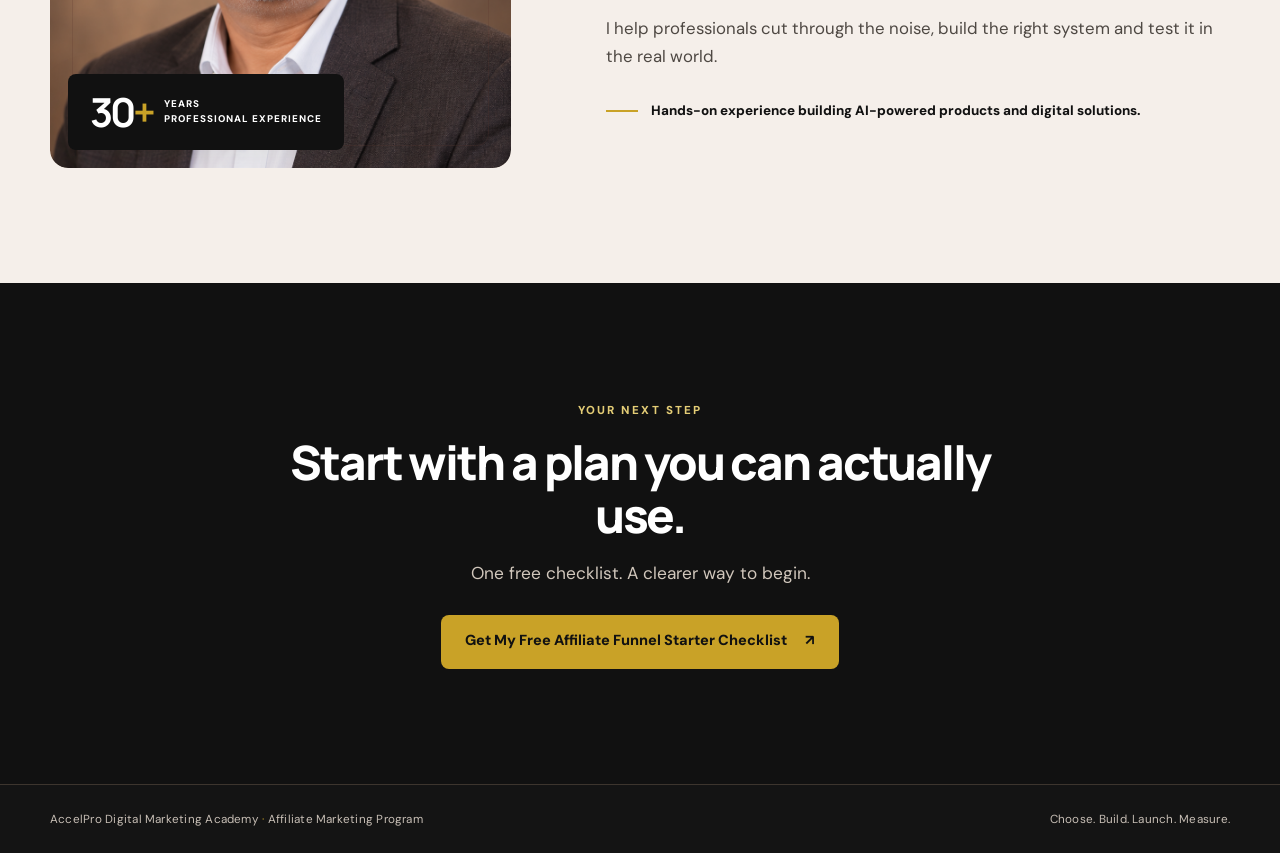
==== commit d78675c3: "Rebrand affiliate program under digital marketing academy" ====
--- a/index.html
+++ b/index.html
@@ -3,9 +3,9 @@
 <head>
   <meta charset="utf-8">
   <meta name="viewport" content="width=device-width, initial-scale=1">
-  <title data-site-replace="BRAND">Free Affiliate Funnel Starter Checklist | AccelPro Affiliate</title>
+  <title data-site-replace="BRAND">Free Affiliate Funnel Starter Checklist | AccelPro Digital Marketing Academy</title>
   <meta name="description" content="Get the free Affiliate Funnel Starter Checklist. Choose a niche, evaluate an offer and understand the 7 pieces of a working funnel.">
-  <meta property="og:title" content="Free Affiliate Funnel Starter Checklist | AccelPro Affiliate" data-site-replace="BRAND">
+  <meta property="og:title" content="Free Affiliate Funnel Starter Checklist | AccelPro Digital Marketing Academy" data-site-replace="BRAND">
   <meta property="og:description" content="A practical first step for choosing your niche, offer and funnel plan.">
   <meta property="og:type" content="website">
   <link rel="canonical" href="https://accelproaffiliate.com/" data-site-canonical="/">
@@ -14,8 +14,8 @@
   <script src="config.js"></script><script src="script.js" defer></script>
 </head>
 <body class="lead-page">
-  <header class="site-header container" aria-label="AccelPro Affiliate" data-site-replace="BRAND">
-    <div class="brand"><span class="brand-mark" aria-hidden="true">A<span>.</span></span><span class="brand-text"><span data-site="BRAND">AccelPro <strong>Affiliate</strong></span><small>An AccelPro Academy Program</small></span></div>
+  <header class="site-header container" aria-label="AccelPro Digital Marketing Academy" data-site-replace="BRAND">
+    <div class="brand"><span class="brand-mark" aria-hidden="true">A<span>.</span></span><span class="brand-text"><span>AccelPro <strong data-site="ACADEMY">Digital Marketing</strong></span><small>Academy · <span data-site="PROGRAM">Affiliate Marketing Program</span></small></span></div>
     <span class="header-note">A clear first step</span>
   </header>
   <main>
@@ -29,7 +29,7 @@
           <div class="workbook-scene" aria-label="Affiliate Funnel Starter Checklist cover preview">
             <div class="workbook-shadow"></div>
             <div class="workbook-cover">
-              <div class="cover-top"><span>ACCELPRO<br>ACADEMY</span><span>FREE FIELD GUIDE<br>01 / 03</span></div>
+              <div class="cover-top"><span>ACCELPRO DIGITAL<br>MARKETING ACADEMY</span><span>FREE FIELD GUIDE<br>01 / 03</span></div>
               <div class="cover-rule"></div>
               <span class="cover-kicker">THE PRACTICAL STARTING POINT</span>
               <strong>Affiliate<br>Funnel<br><i>Starter</i><br>Checklist<span class="cover-dot">.</span></strong>
@@ -47,9 +47,9 @@
             <div class="field"><label for="name">Your name</label><input id="name" name="name" type="text" autocomplete="name" placeholder="Your full name" required></div>
             <div class="field"><label for="whatsapp">WhatsApp number</label><input id="whatsapp" name="whatsapp" type="tel" inputmode="tel" autocomplete="tel" pattern="[+]?[0-9 ]{10,16}" title="Enter a valid WhatsApp number using 10 to 16 digits and spaces" placeholder="+91 98765 43210" required><small>We'll send it to you on WhatsApp</small></div>
             <div class="field"><label for="email">Email address</label><input id="email" name="email" type="email" autocomplete="email" placeholder="you@example.com" required></div>
-            <label class="check-field" for="whatsapp_consent"><input id="whatsapp_consent" name="whatsapp_consent" type="checkbox" value="yes"><span data-site-replace="BRAND">Send me updates from AccelPro Affiliate on WhatsApp. I can stop them any time.</span></label>
+            <label class="check-field" for="whatsapp_consent"><input id="whatsapp_consent" name="whatsapp_consent" type="checkbox" value="yes"><span data-site-replace="BRAND">Send me updates from AccelPro Digital Marketing Academy on WhatsApp. I can stop them any time.</span></label>
             <button class="btn btn-gold btn-full" type="submit">Send Me My Free Checklist <span aria-hidden="true">↗</span></button>
-            <p class="privacy-note" data-site-replace="BRAND">Your details stay with AccelPro Affiliate.</p>
+            <p class="privacy-note" data-site-replace="BRAND">Your details stay with AccelPro Digital Marketing Academy.</p>
           </form>
         </div>
       </div>
@@ -83,6 +83,6 @@
 
     <section class="section final-cta" aria-labelledby="cta-title"><div class="container cta-inner"><span class="eyebrow">YOUR NEXT STEP</span><h2 id="cta-title">Start with a plan you can actually use.</h2><p>One free checklist. A clearer way to begin.</p><a class="btn btn-gold" href="#lead-form">Get My Free Affiliate Funnel Starter Checklist <span aria-hidden="true">↗</span></a></div></section>
   </main>
-  <footer class="footer"><div class="container footer-inner"><span><span data-site="BRAND">AccelPro Affiliate</span> <span class="gold-dot">·</span> An AccelPro Academy Program</span><span>Choose. Build. Launch. Measure.</span></div></footer>
+  <footer class="footer"><div class="container footer-inner"><span><span data-site="BRAND">AccelPro Digital Marketing Academy</span> <span class="gold-dot">·</span> <span data-site="PROGRAM">Affiliate Marketing Program</span></span><span>Choose. Build. Launch. Measure.</span></div></footer>
 </body>
 </html>
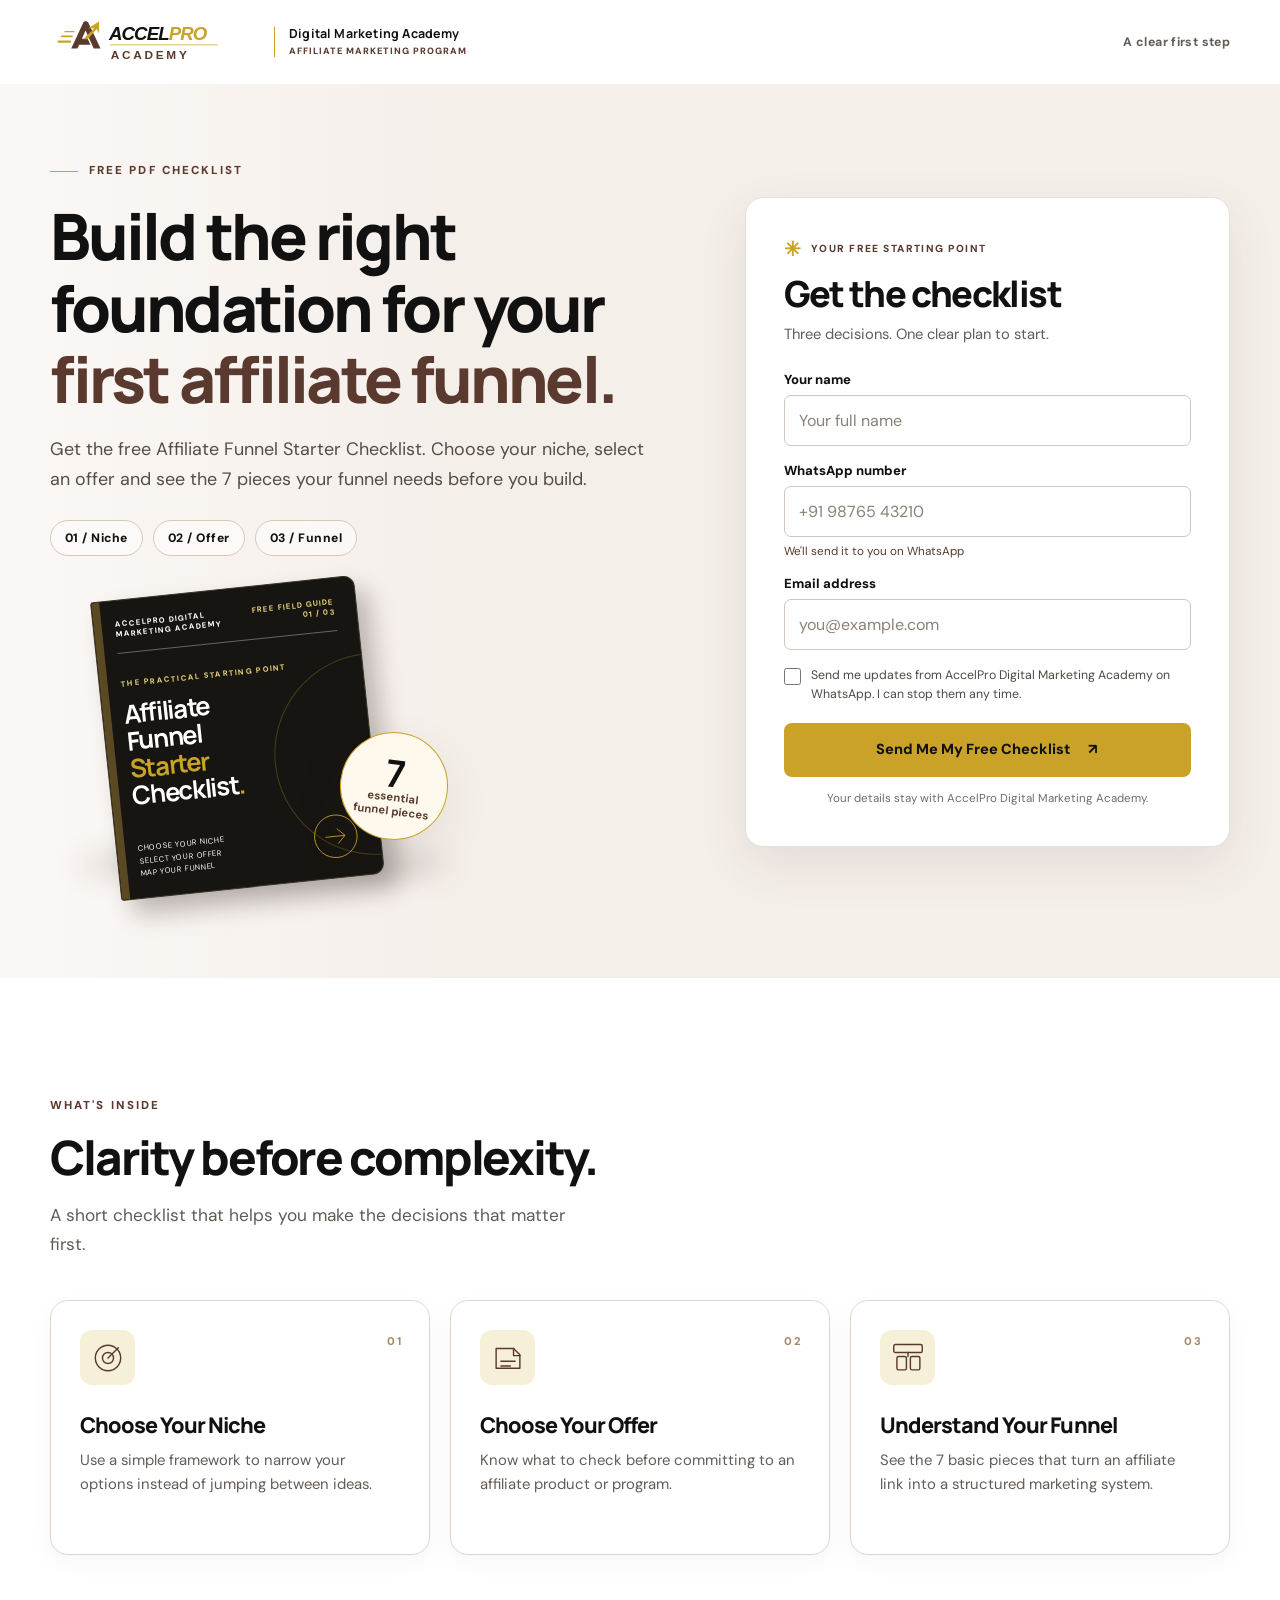
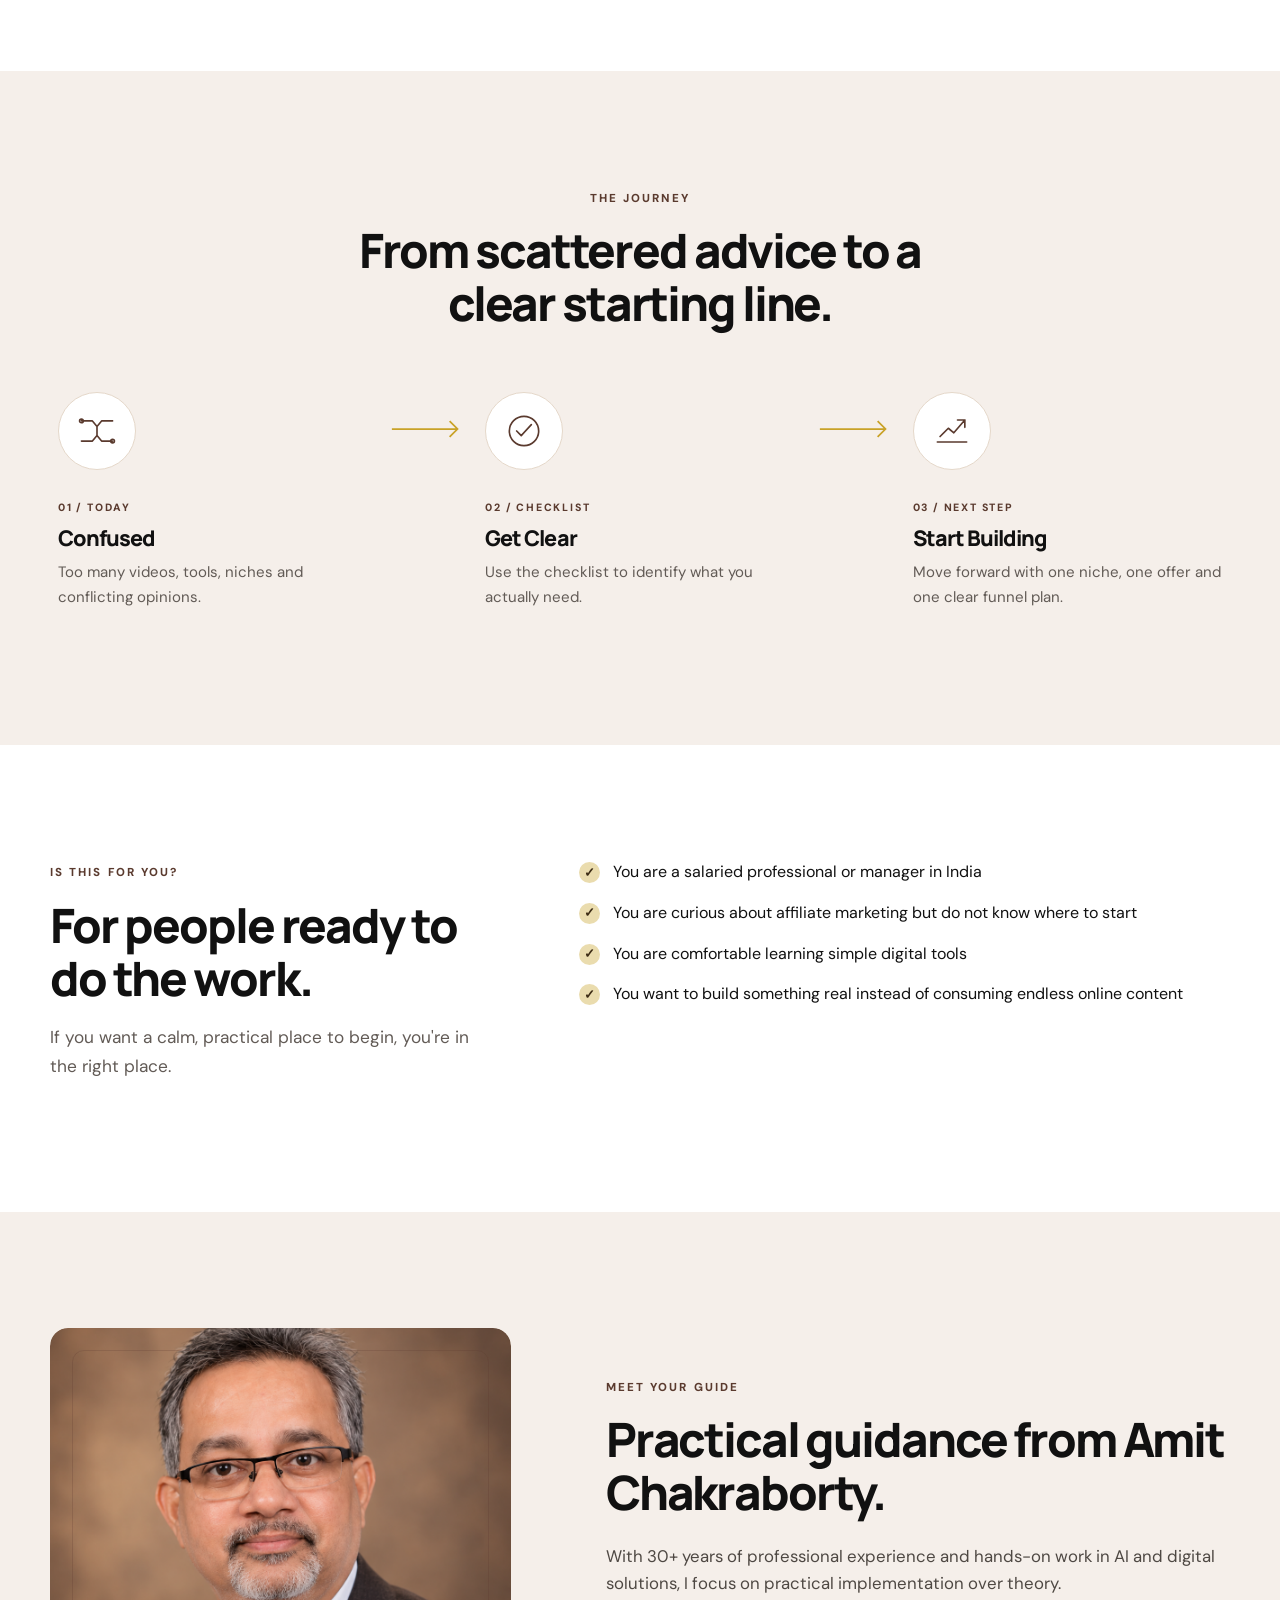
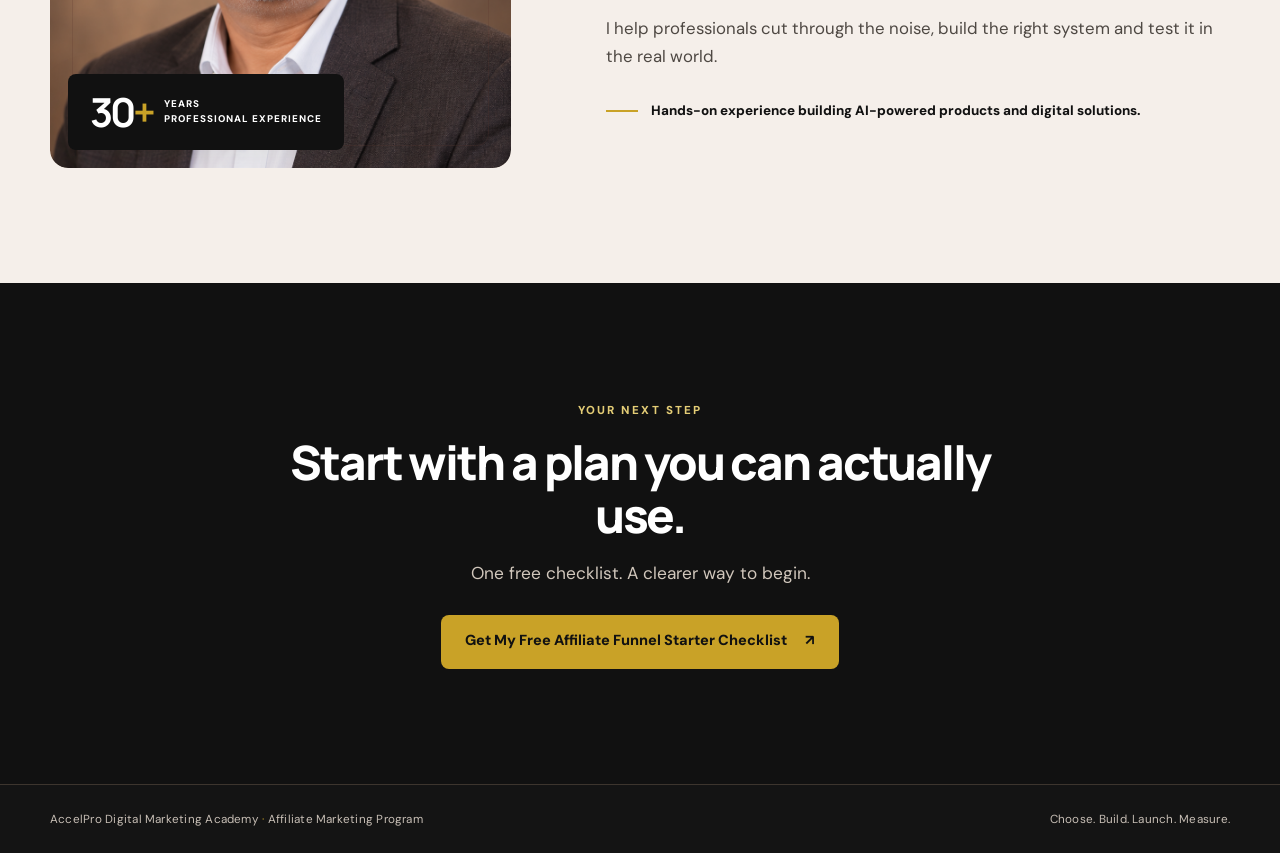
==== commit 932fdfeb: "Add AccelPro Academy logo to affiliate pages" ====
--- a/index.html
+++ b/index.html
@@ -15,7 +15,7 @@
 </head>
 <body class="lead-page">
   <header class="site-header container" aria-label="AccelPro Digital Marketing Academy" data-site-replace="BRAND">
-    <div class="brand"><span class="brand-mark" aria-hidden="true">A<span>.</span></span><span class="brand-text"><span>AccelPro <strong data-site="ACADEMY">Digital Marketing</strong></span><small>Academy · <span data-site="PROGRAM">Affiliate Marketing Program</span></small></span></div>
+    <div class="brand"><img class="brand-logo" src="assets/brand/accelpro-academy.svg" alt="AccelPro Academy"><span class="brand-context"><strong><span data-site="ACADEMY">Digital Marketing</span> Academy</strong><small data-site="PROGRAM">Affiliate Marketing Program</small></span></div>
     <span class="header-note">A clear first step</span>
   </header>
   <main>
--- a/styles.css
+++ b/styles.css
@@ -1,7 +1,7 @@
 @import url('https://fonts.googleapis.com/css2?family=DM+Sans:wght@400;500;600;700&family=Manrope:wght@400;500;600;700;800&display=swap');
 
 :root{--black:#111111;--gold:#C9A227;--gold-light:#e4cd76;--coffee:#5A3A2E;--soft:#F5EFEA;--white:#FFFFFF;--line:#dfd5cb;--muted:#625b56;--radius:18px;--shadow:0 18px 50px rgba(41,28,21,.09)}
-*{box-sizing:border-box}html{scroll-behavior:smooth}body{margin:0;color:var(--black);background:var(--white);font-family:'DM Sans',Arial,sans-serif;-webkit-font-smoothing:antialiased}h1,h2,h3,p{margin-top:0}h1,h2,h3{font-family:Manrope,'DM Sans',Arial,sans-serif;letter-spacing:-.045em;line-height:1.12}h1{font-size:clamp(2.8rem,5vw,5.25rem);font-weight:800}h2{font-size:clamp(2.25rem,3.7vw,3.85rem);font-weight:800}h3{font-size:1.35rem;font-weight:800}p{line-height:1.65}a{color:inherit;text-decoration:none}button,input{font:inherit}button{cursor:pointer}svg{display:block}img{display:block;max-width:100%}em{font-style:normal;color:var(--coffee)}.container{width:min(100% - 40px,1180px);margin-inline:auto}.section{padding:clamp(76px,9vw,132px) 0}.section-light{background:var(--white)}.section-coffee{background:var(--soft)}.eyebrow{display:inline-flex;align-items:center;gap:11px;color:var(--coffee);font-size:.72rem;font-weight:800;letter-spacing:.18em;line-height:1.3}.eyebrow-line{width:28px;height:1px;background:var(--gold)}.section-heading{max-width:650px;margin-bottom:42px}.section-heading h2{margin:17px 0}.section-heading p,.section-intro{font-size:1.08rem;color:var(--muted);max-width:550px}.section-heading.centered{text-align:center;margin-inline:auto}.section-heading.centered p{margin-inline:auto}.btn{min-height:54px;display:inline-flex;align-items:center;justify-content:center;gap:18px;border:1px solid transparent;border-radius:8px;padding:15px 23px;text-align:center;font-size:.91rem;font-weight:800;line-height:1.25;transition:transform .2s,background .2s,box-shadow .2s}.btn:hover{transform:translateY(-2px);box-shadow:0 8px 22px rgba(49,34,16,.13)}.btn-gold{background:var(--gold);color:var(--black)}.btn-gold:hover{background:var(--gold-light)}.btn-full{width:100%}a:focus-visible,button:focus-visible,input:focus-visible,summary:focus-visible{outline:3px solid var(--coffee);outline-offset:3px}.site-header{min-height:84px;display:flex;align-items:center;justify-content:space-between;gap:20px}.brand{display:flex;align-items:center;gap:11px}.brand-mark{width:38px;height:38px;border:2px solid var(--black);border-radius:8px;display:grid;place-items:center;font-family:Manrope,sans-serif;font-size:1.25rem;font-weight:800;letter-spacing:-.1em}.brand-mark span{color:var(--gold)}.brand-text{display:flex;flex-direction:column;font-family:Manrope,sans-serif;font-size:1.04rem;font-weight:600;letter-spacing:-.04em;line-height:1.08}.brand-text strong{font-weight:800}.brand-text small{margin-top:4px;color:var(--coffee);font-family:'DM Sans',sans-serif;font-size:.58rem;font-weight:800;letter-spacing:.11em;text-transform:uppercase}.header-note{font-size:.77rem;color:var(--muted);font-weight:700;letter-spacing:.03em}.hero{position:relative;overflow:hidden;background:var(--soft)}.hero:before{content:"";position:absolute;inset:0 auto 0 0;width:36%;background:linear-gradient(90deg,rgba(255,255,255,.55),transparent);pointer-events:none}.lead-hero{padding:72px 0 90px}.hero-grid{position:relative;display:grid;grid-template-columns:minmax(0,1.13fr) minmax(350px,.87fr);align-items:center;gap:clamp(35px,5vw,90px)}.hero-copy h1{margin:21px 0 20px}.hero-lede{max-width:600px;color:#534d48;font-size:1.12rem;line-height:1.65}.hero-points{display:flex;flex-wrap:wrap;gap:10px;margin:26px 0 22px}.hero-points span{padding:9px 14px;border:1px solid #d8c8b8;border-radius:99px;font-size:.76rem;font-weight:800;letter-spacing:.04em;background:rgba(255,255,255,.45)}.workbook-scene{height:310px;position:relative;display:flex;align-items:flex-end;padding-left:55px}.workbook-shadow{position:absolute;left:30px;bottom:6px;width:370px;height:34px;border-radius:50%;background:rgba(55,36,29,.16);filter:blur(14px)}.workbook-cover{position:relative;z-index:1;width:265px;height:300px;padding:18px 21px;background:#171512;color:var(--white);border:1px solid #3a3324;border-radius:3px 11px 11px 3px;box-shadow:12px 15px 24px rgba(34,22,18,.28);transform:rotate(-6deg);display:flex;flex-direction:column;overflow:hidden}.workbook-cover:before{content:"";position:absolute;left:0;top:0;bottom:0;width:8px;background:#5b4923}.workbook-cover:after{content:"";position:absolute;width:200px;height:200px;border:1px solid rgba(201,162,39,.28);border-radius:50%;right:-105px;top:78px}.cover-top,.cover-bottom{display:flex;align-items:flex-start;justify-content:space-between;gap:15px}.cover-top{font-size:.48rem;font-weight:800;letter-spacing:.14em;line-height:1.3}.cover-top span:last-child{text-align:right;color:var(--gold-light)}.cover-rule{height:1px;background:rgba(255,255,255,.34);margin:14px 0 25px}.cover-kicker{font-size:.48rem;color:var(--gold-light);font-weight:800;letter-spacing:.17em}.workbook-cover strong{font-family:Manrope,sans-serif;font-size:1.6rem;line-height:1.07;letter-spacing:-.05em;margin-top:12px}.workbook-cover i{color:var(--gold);font-style:normal}.cover-dot{color:var(--gold)}.cover-bottom{margin-top:auto;align-items:end;font-size:.48rem;line-height:1.65;letter-spacing:.08em}.cover-bottom svg{width:46px;fill:none;stroke:var(--gold);stroke-width:1.5}.scene-stamp{position:absolute;z-index:2;left:290px;bottom:48px;width:108px;height:108px;border:1px solid var(--gold);border-radius:50%;background:#fff9ed;display:flex;flex-direction:column;align-items:center;justify-content:center;text-align:center;color:var(--coffee);font-size:.7rem;line-height:1.2;font-weight:700;transform:rotate(7deg);box-shadow:var(--shadow)}.scene-stamp span{font-family:Manrope,sans-serif;font-size:2.35rem;line-height:1;color:var(--black)}.form-wrap{background:var(--white);padding:clamp(25px,3vw,38px);border:1px solid #e7dfd8;border-radius:var(--radius);box-shadow:var(--shadow)}.form-topline{display:flex;align-items:center;gap:9px;font-size:.64rem;font-weight:800;letter-spacing:.14em;color:var(--coffee)}.mini-spark{font-size:1.25rem;color:var(--gold)}.form-wrap h2{font-size:2.25rem;margin:12px 0 8px}.form-wrap>p{color:var(--muted);font-size:.92rem;margin-bottom:25px}.field{margin-bottom:16px}.field label{display:block;margin-bottom:7px;font-weight:800;font-size:.82rem}.field input{width:100%;min-height:51px;padding:12px 14px;border:1px solid #cfc6bd;border-radius:7px;background:#fff;color:var(--black)}.field input::placeholder{color:#8a8178}.field small{display:block;margin-top:6px;color:var(--coffee);font-size:.73rem}.check-field{display:grid;grid-template-columns:17px 1fr;gap:10px;align-items:start;margin:5px 0 20px;color:#4f4943;font-size:.77rem;line-height:1.5}.check-field input{width:17px;height:17px;margin:2px 0 0;accent-color:var(--coffee)}.privacy-note{margin:12px 0 0;text-align:center;color:#736b64;font-size:.72rem}.three-grid{display:grid;grid-template-columns:repeat(3,minmax(0,1fr));gap:20px}.feature-card{position:relative;min-height:255px;padding:29px;background:var(--white);border:1px solid var(--line);border-radius:var(--radius);box-shadow:0 8px 25px rgba(48,31,22,.035)}.icon-badge{width:55px;height:55px;display:grid;place-items:center;background:#f7f0d9;border-radius:12px}.icon-badge svg,.journey-icon svg,.roadmap-icon svg,.art-node svg{width:38px;height:38px;fill:none;stroke:var(--coffee);stroke-width:1.8;stroke-linecap:round;stroke-linejoin:round}.feature-card h3{margin:28px 0 10px}.feature-card p{color:var(--muted);font-size:.93rem;margin:0}.card-index{position:absolute;top:33px;right:27px;font-size:.7rem;font-weight:800;letter-spacing:.12em;color:#a68a68}.journey-path{display:grid;grid-template-columns:1fr 70px 1fr 70px 1fr;align-items:start;gap:16px}.journey-step{padding:20px 8px}.journey-icon{width:78px;height:78px;background:var(--white);border:1px solid #e5d8ca;border-radius:50%;display:grid;place-items:center;margin-bottom:25px}.journey-icon svg{width:44px;height:44px}.journey-step>span{font-size:.66rem;font-weight:800;letter-spacing:.17em;color:var(--coffee)}.journey-step h3{margin:10px 0}.journey-step p{color:var(--muted);font-size:.94rem;margin:0}.path-arrow{padding-top:45px}.path-arrow svg{width:100%;height:24px;fill:none;stroke:var(--gold);stroke-width:2}.split-section{display:grid;grid-template-columns:.8fr 1.2fr;gap:8%;align-items:start}.split-section h2{max-width:470px;margin:18px 0}.tick-list,.cross-list{list-style:none;padding:0;margin:0}.tick-list li,.cross-list li{position:relative;padding:0 0 0 34px;margin-bottom:16px;line-height:1.55}.tick-list li:before,.cross-list li:before{position:absolute;left:0;top:2px;width:21px;height:21px;border-radius:50%;display:grid;place-items:center;font-size:.8rem;font-weight:800}.tick-list li:before{content:"✓";background:#eadcae;color:#3c2b14}.cross-list li:before{content:"−";background:#eee7e1;color:var(--coffee)}.about-grid{display:grid;grid-template-columns:.85fr 1.15fr;gap:8%;align-items:center}.coach-visual{min-height:440px;background:#e8ded4;border-radius:var(--radius);position:relative;overflow:hidden}.coach-visual:before{content:"";position:absolute;inset:22px;border:1px solid rgba(90,58,46,.22);border-radius:12px}.coach-photo{width:100%;height:440px;object-fit:cover;object-position:center 30%;border-radius:var(--radius)}.coach-photo[hidden]{display:none}.coach-visual.without-photo{background:radial-gradient(circle at 68% 28%,#d9c2a1 0 10%,transparent 10.2%),linear-gradient(145deg,#e8d9ca,#cdb49b)}.coach-visual.without-photo:after{content:"A";position:absolute;inset:0;display:grid;place-items:center;font-family:Manrope,sans-serif;font-size:18rem;font-weight:800;color:rgba(90,58,46,.15)}.coach-proof{position:absolute;z-index:1;left:18px;bottom:18px;display:flex;align-items:center;gap:12px;background:var(--black);color:var(--white);padding:18px 22px;border-radius:8px;box-shadow:var(--shadow)}.coach-proof strong{font-family:Manrope,sans-serif;font-size:2.5rem;line-height:1;letter-spacing:-.08em}.coach-proof strong span{color:var(--gold)}.coach-proof>span{font-size:.61rem;font-weight:800;letter-spacing:.1em;line-height:1.5}.about-copy h2{margin:17px 0 24px}.about-copy p{font-size:1.05rem;color:#4e4843;margin-bottom:17px}.about-proofline{display:flex;align-items:center;gap:13px;margin-top:30px;font-size:.84rem;font-weight:800;line-height:1.5}.proof-line{width:32px;height:2px;flex:none;background:var(--gold)}.final-cta{background:var(--black);color:var(--white);text-align:center}.cta-inner{max-width:770px}.final-cta .eyebrow{color:var(--gold-light)}.final-cta h2{margin:17px auto;max-width:700px}.final-cta p{color:#d1c7bc;font-size:1.08rem;margin-bottom:27px}.footer{background:#141414;color:#c7beb5;border-top:1px solid #3d352e;padding:26px 0}.footer-inner{display:flex;justify-content:space-between;gap:20px;font-size:.73rem;letter-spacing:.02em}.gold-dot{color:var(--gold)}
+*{box-sizing:border-box}html{scroll-behavior:smooth}body{margin:0;color:var(--black);background:var(--white);font-family:'DM Sans',Arial,sans-serif;-webkit-font-smoothing:antialiased}h1,h2,h3,p{margin-top:0}h1,h2,h3{font-family:Manrope,'DM Sans',Arial,sans-serif;letter-spacing:-.045em;line-height:1.12}h1{font-size:clamp(2.8rem,5vw,5.25rem);font-weight:800}h2{font-size:clamp(2.25rem,3.7vw,3.85rem);font-weight:800}h3{font-size:1.35rem;font-weight:800}p{line-height:1.65}a{color:inherit;text-decoration:none}button,input{font:inherit}button{cursor:pointer}svg{display:block}img{display:block;max-width:100%}em{font-style:normal;color:var(--coffee)}.container{width:min(100% - 40px,1180px);margin-inline:auto}.section{padding:clamp(76px,9vw,132px) 0}.section-light{background:var(--white)}.section-coffee{background:var(--soft)}.eyebrow{display:inline-flex;align-items:center;gap:11px;color:var(--coffee);font-size:.72rem;font-weight:800;letter-spacing:.18em;line-height:1.3}.eyebrow-line{width:28px;height:1px;background:var(--gold)}.section-heading{max-width:650px;margin-bottom:42px}.section-heading h2{margin:17px 0}.section-heading p,.section-intro{font-size:1.08rem;color:var(--muted);max-width:550px}.section-heading.centered{text-align:center;margin-inline:auto}.section-heading.centered p{margin-inline:auto}.btn{min-height:54px;display:inline-flex;align-items:center;justify-content:center;gap:18px;border:1px solid transparent;border-radius:8px;padding:15px 23px;text-align:center;font-size:.91rem;font-weight:800;line-height:1.25;transition:transform .2s,background .2s,box-shadow .2s}.btn:hover{transform:translateY(-2px);box-shadow:0 8px 22px rgba(49,34,16,.13)}.btn-gold{background:var(--gold);color:var(--black)}.btn-gold:hover{background:var(--gold-light)}.btn-full{width:100%}a:focus-visible,button:focus-visible,input:focus-visible,summary:focus-visible{outline:3px solid var(--coffee);outline-offset:3px}.site-header{min-height:84px;display:flex;align-items:center;justify-content:space-between;gap:20px}.brand{display:flex;align-items:center;gap:14px}.brand-logo{width:210px;height:auto;flex:none}.brand-context{display:flex;flex-direction:column;padding-left:14px;border-left:1px solid var(--gold);font-family:Manrope,sans-serif;line-height:1.12}.brand-context strong{font-size:.78rem;letter-spacing:.015em}.brand-context small{margin-top:5px;color:var(--coffee);font-family:'DM Sans',sans-serif;font-size:.57rem;font-weight:800;letter-spacing:.11em;text-transform:uppercase}.brand-mark{width:38px;height:38px;border:2px solid var(--black);border-radius:8px;display:grid;place-items:center;font-family:Manrope,sans-serif;font-size:1.25rem;font-weight:800;letter-spacing:-.1em}.brand-mark span{color:var(--gold)}.brand-text{display:flex;flex-direction:column;font-family:Manrope,sans-serif;font-size:1.04rem;font-weight:600;letter-spacing:-.04em;line-height:1.08}.brand-text strong{font-weight:800}.brand-text small{margin-top:4px;color:var(--coffee);font-family:'DM Sans',sans-serif;font-size:.58rem;font-weight:800;letter-spacing:.11em;text-transform:uppercase}.header-note{font-size:.77rem;color:var(--muted);font-weight:700;letter-spacing:.03em}.hero{position:relative;overflow:hidden;background:var(--soft)}.hero:before{content:"";position:absolute;inset:0 auto 0 0;width:36%;background:linear-gradient(90deg,rgba(255,255,255,.55),transparent);pointer-events:none}.lead-hero{padding:72px 0 90px}.hero-grid{position:relative;display:grid;grid-template-columns:minmax(0,1.13fr) minmax(350px,.87fr);align-items:center;gap:clamp(35px,5vw,90px)}.hero-copy h1{margin:21px 0 20px}.hero-lede{max-width:600px;color:#534d48;font-size:1.12rem;line-height:1.65}.hero-points{display:flex;flex-wrap:wrap;gap:10px;margin:26px 0 22px}.hero-points span{padding:9px 14px;border:1px solid #d8c8b8;border-radius:99px;font-size:.76rem;font-weight:800;letter-spacing:.04em;background:rgba(255,255,255,.45)}.workbook-scene{height:310px;position:relative;display:flex;align-items:flex-end;padding-left:55px}.workbook-shadow{position:absolute;left:30px;bottom:6px;width:370px;height:34px;border-radius:50%;background:rgba(55,36,29,.16);filter:blur(14px)}.workbook-cover{position:relative;z-index:1;width:265px;height:300px;padding:18px 21px;background:#171512;color:var(--white);border:1px solid #3a3324;border-radius:3px 11px 11px 3px;box-shadow:12px 15px 24px rgba(34,22,18,.28);transform:rotate(-6deg);display:flex;flex-direction:column;overflow:hidden}.workbook-cover:before{content:"";position:absolute;left:0;top:0;bottom:0;width:8px;background:#5b4923}.workbook-cover:after{content:"";position:absolute;width:200px;height:200px;border:1px solid rgba(201,162,39,.28);border-radius:50%;right:-105px;top:78px}.cover-top,.cover-bottom{display:flex;align-items:flex-start;justify-content:space-between;gap:15px}.cover-top{font-size:.48rem;font-weight:800;letter-spacing:.14em;line-height:1.3}.cover-top span:last-child{text-align:right;color:var(--gold-light)}.cover-rule{height:1px;background:rgba(255,255,255,.34);margin:14px 0 25px}.cover-kicker{font-size:.48rem;color:var(--gold-light);font-weight:800;letter-spacing:.17em}.workbook-cover strong{font-family:Manrope,sans-serif;font-size:1.6rem;line-height:1.07;letter-spacing:-.05em;margin-top:12px}.workbook-cover i{color:var(--gold);font-style:normal}.cover-dot{color:var(--gold)}.cover-bottom{margin-top:auto;align-items:end;font-size:.48rem;line-height:1.65;letter-spacing:.08em}.cover-bottom svg{width:46px;fill:none;stroke:var(--gold);stroke-width:1.5}.scene-stamp{position:absolute;z-index:2;left:290px;bottom:48px;width:108px;height:108px;border:1px solid var(--gold);border-radius:50%;background:#fff9ed;display:flex;flex-direction:column;align-items:center;justify-content:center;text-align:center;color:var(--coffee);font-size:.7rem;line-height:1.2;font-weight:700;transform:rotate(7deg);box-shadow:var(--shadow)}.scene-stamp span{font-family:Manrope,sans-serif;font-size:2.35rem;line-height:1;color:var(--black)}.form-wrap{background:var(--white);padding:clamp(25px,3vw,38px);border:1px solid #e7dfd8;border-radius:var(--radius);box-shadow:var(--shadow)}.form-topline{display:flex;align-items:center;gap:9px;font-size:.64rem;font-weight:800;letter-spacing:.14em;color:var(--coffee)}.mini-spark{font-size:1.25rem;color:var(--gold)}.form-wrap h2{font-size:2.25rem;margin:12px 0 8px}.form-wrap>p{color:var(--muted);font-size:.92rem;margin-bottom:25px}.field{margin-bottom:16px}.field label{display:block;margin-bottom:7px;font-weight:800;font-size:.82rem}.field input{width:100%;min-height:51px;padding:12px 14px;border:1px solid #cfc6bd;border-radius:7px;background:#fff;color:var(--black)}.field input::placeholder{color:#8a8178}.field small{display:block;margin-top:6px;color:var(--coffee);font-size:.73rem}.check-field{display:grid;grid-template-columns:17px 1fr;gap:10px;align-items:start;margin:5px 0 20px;color:#4f4943;font-size:.77rem;line-height:1.5}.check-field input{width:17px;height:17px;margin:2px 0 0;accent-color:var(--coffee)}.privacy-note{margin:12px 0 0;text-align:center;color:#736b64;font-size:.72rem}.three-grid{display:grid;grid-template-columns:repeat(3,minmax(0,1fr));gap:20px}.feature-card{position:relative;min-height:255px;padding:29px;background:var(--white);border:1px solid var(--line);border-radius:var(--radius);box-shadow:0 8px 25px rgba(48,31,22,.035)}.icon-badge{width:55px;height:55px;display:grid;place-items:center;background:#f7f0d9;border-radius:12px}.icon-badge svg,.journey-icon svg,.roadmap-icon svg,.art-node svg{width:38px;height:38px;fill:none;stroke:var(--coffee);stroke-width:1.8;stroke-linecap:round;stroke-linejoin:round}.feature-card h3{margin:28px 0 10px}.feature-card p{color:var(--muted);font-size:.93rem;margin:0}.card-index{position:absolute;top:33px;right:27px;font-size:.7rem;font-weight:800;letter-spacing:.12em;color:#a68a68}.journey-path{display:grid;grid-template-columns:1fr 70px 1fr 70px 1fr;align-items:start;gap:16px}.journey-step{padding:20px 8px}.journey-icon{width:78px;height:78px;background:var(--white);border:1px solid #e5d8ca;border-radius:50%;display:grid;place-items:center;margin-bottom:25px}.journey-icon svg{width:44px;height:44px}.journey-step>span{font-size:.66rem;font-weight:800;letter-spacing:.17em;color:var(--coffee)}.journey-step h3{margin:10px 0}.journey-step p{color:var(--muted);font-size:.94rem;margin:0}.path-arrow{padding-top:45px}.path-arrow svg{width:100%;height:24px;fill:none;stroke:var(--gold);stroke-width:2}.split-section{display:grid;grid-template-columns:.8fr 1.2fr;gap:8%;align-items:start}.split-section h2{max-width:470px;margin:18px 0}.tick-list,.cross-list{list-style:none;padding:0;margin:0}.tick-list li,.cross-list li{position:relative;padding:0 0 0 34px;margin-bottom:16px;line-height:1.55}.tick-list li:before,.cross-list li:before{position:absolute;left:0;top:2px;width:21px;height:21px;border-radius:50%;display:grid;place-items:center;font-size:.8rem;font-weight:800}.tick-list li:before{content:"✓";background:#eadcae;color:#3c2b14}.cross-list li:before{content:"−";background:#eee7e1;color:var(--coffee)}.about-grid{display:grid;grid-template-columns:.85fr 1.15fr;gap:8%;align-items:center}.coach-visual{min-height:440px;background:#e8ded4;border-radius:var(--radius);position:relative;overflow:hidden}.coach-visual:before{content:"";position:absolute;inset:22px;border:1px solid rgba(90,58,46,.22);border-radius:12px}.coach-photo{width:100%;height:440px;object-fit:cover;object-position:center 30%;border-radius:var(--radius)}.coach-photo[hidden]{display:none}.coach-visual.without-photo{background:radial-gradient(circle at 68% 28%,#d9c2a1 0 10%,transparent 10.2%),linear-gradient(145deg,#e8d9ca,#cdb49b)}.coach-visual.without-photo:after{content:"A";position:absolute;inset:0;display:grid;place-items:center;font-family:Manrope,sans-serif;font-size:18rem;font-weight:800;color:rgba(90,58,46,.15)}.coach-proof{position:absolute;z-index:1;left:18px;bottom:18px;display:flex;align-items:center;gap:12px;background:var(--black);color:var(--white);padding:18px 22px;border-radius:8px;box-shadow:var(--shadow)}.coach-proof strong{font-family:Manrope,sans-serif;font-size:2.5rem;line-height:1;letter-spacing:-.08em}.coach-proof strong span{color:var(--gold)}.coach-proof>span{font-size:.61rem;font-weight:800;letter-spacing:.1em;line-height:1.5}.about-copy h2{margin:17px 0 24px}.about-copy p{font-size:1.05rem;color:#4e4843;margin-bottom:17px}.about-proofline{display:flex;align-items:center;gap:13px;margin-top:30px;font-size:.84rem;font-weight:800;line-height:1.5}.proof-line{width:32px;height:2px;flex:none;background:var(--gold)}.final-cta{background:var(--black);color:var(--white);text-align:center}.cta-inner{max-width:770px}.final-cta .eyebrow{color:var(--gold-light)}.final-cta h2{margin:17px auto;max-width:700px}.final-cta p{color:#d1c7bc;font-size:1.08rem;margin-bottom:27px}.footer{background:#141414;color:#c7beb5;border-top:1px solid #3d352e;padding:26px 0}.footer-inner{display:flex;justify-content:space-between;gap:20px;font-size:.73rem;letter-spacing:.02em}.gold-dot{color:var(--gold)}
 
 /* Thank-you page */
 .thanks-hero{background:var(--soft);padding:75px 0 95px;text-align:center}.thanks-inner{max-width:740px}.success-mark{width:118px;height:118px;margin:0 auto 20px}.success-mark svg{width:100%;height:100%;fill:#fff;stroke:var(--gold);stroke-width:4}.success-mark svg path{stroke:var(--coffee);stroke-width:5;fill:none;stroke-linecap:round;stroke-linejoin:round;stroke-dasharray:80;stroke-dashoffset:80;animation:draw-check .8s .2s ease forwards}.thanks-hero h1{font-size:clamp(2.6rem,5vw,4.8rem);margin:18px 0}.thanks-hero p{max-width:560px;margin:0 auto 27px;color:var(--muted);font-size:1.1rem}.download-note{display:block;margin-top:14px;color:var(--coffee);font-size:.73rem;font-weight:700}.community-card{display:flex;justify-content:space-between;align-items:center;gap:36px}.community-card h2{margin:15px 0}.community-card p{color:var(--muted);margin:0}.community-action{text-align:center}.community-action [role=status]{max-width:250px;margin:13px auto 0;color:var(--coffee);font-size:.83rem;font-weight:700}.program-teaser{display:grid;grid-template-columns:.72fr 1.28fr;overflow:hidden;background:var(--black);color:var(--white);border-radius:var(--radius);box-shadow:var(--shadow)}.teaser-visual{position:relative;min-height:420px;background:radial-gradient(circle at 45% 45%,#6c513d,#281f1a 65%);overflow:hidden;display:grid;place-items:center}.teaser-orbit{position:absolute;border:1px solid rgba(201,162,39,.35);border-radius:50%}.orbit-one{width:260px;height:260px}.orbit-two{width:390px;height:390px}.teaser-core{position:relative;z-index:1;width:195px;height:195px;border-radius:50%;background:#1d1916;border:1px solid var(--gold);display:flex;align-items:center;justify-content:center;text-align:center;padding:25px;color:#fff;font-family:Manrope,sans-serif;font-size:1.25rem;font-weight:800;line-height:1.55;letter-spacing:-.04em;box-shadow:0 0 0 17px rgba(201,162,39,.08)}.teaser-core span{color:var(--gold)}.teaser-copy{padding:clamp(30px,5vw,65px)}.teaser-copy .eyebrow{color:var(--gold-light)}.teaser-copy h2{margin:16px 0;font-size:clamp(2rem,3vw,3.3rem)}.teaser-copy>p{color:#d5ccc5;max-width:550px}.teaser-facts{display:flex;flex-wrap:wrap;gap:10px;margin:27px 0}.teaser-facts span{padding:10px 12px;border:1px solid #665848;border-radius:6px;font-size:.78rem}.teaser-facts strong{color:var(--gold-light)}.teaser-bottom{display:flex;flex-wrap:wrap;align-items:center;gap:18px}.cohort-label{color:var(--coffee);font-size:.75rem;font-weight:800;letter-spacing:.04em}.teaser-bottom .cohort-label{color:var(--gold-light)}
@@ -12,8 +12,8 @@
 @keyframes draw-check{to{stroke-dashoffset:0}}
 .inclusion{position:relative;padding-right:55px}.inclusion span{position:absolute;right:19px;top:24px}.inclusion-icon{width:28px;height:28px;flex:none;fill:none;stroke:var(--gold);stroke-width:1.6;stroke-linecap:round;stroke-linejoin:round}
 @media(max-width:1024px){.hero-grid,.offer-hero-grid{gap:35px}.workbook-scene{padding-left:20px}.scene-stamp{left:250px}.roadmap{grid-template-columns:repeat(2,minmax(0,1fr))}.roadmap-card{min-height:440px}.inclusion-grid{grid-template-columns:repeat(2,minmax(0,1fr))}}
-@media(max-width:768px){.site-header{min-height:72px}.header-note{display:none}.hero-grid,.offer-hero-grid,.about-grid,.split-section,.price-layout{grid-template-columns:1fr}.lead-hero,.offer-hero{padding:50px 0 75px}.hero-copy h1{max-width:650px}.workbook-scene{height:250px;margin-top:18px}.workbook-cover{transform:rotate(-4deg) scale(.82);transform-origin:bottom left}.scene-stamp{left:225px;bottom:38px}.form-wrap{max-width:650px}.three-grid{grid-template-columns:1fr 1fr}.journey-path{grid-template-columns:1fr;gap:0}.journey-step{display:grid;grid-template-columns:78px 1fr;column-gap:22px;padding:12px 0}.journey-icon{grid-row:1/4;margin:0}.journey-step>span{align-self:end}.journey-step h3{margin:5px 0}.path-arrow{width:65px;height:30px;padding:0;margin:0 0 0 22px;transform:rotate(90deg)}.split-section{gap:20px}.about-grid{gap:35px}.coach-visual,.coach-photo{height:420px;min-height:420px}.program-teaser{grid-template-columns:1fr}.teaser-visual{min-height:260px}.before-after{grid-template-columns:1fr}.comparison-panel{min-height:0}.comparison-arrow{transform:rotate(90deg);margin:-18px auto}.proof-item{gap:14px}.proof-item .proof-words{font-size:1.1rem}.community-card{align-items:flex-start;flex-direction:column}}
+@media(max-width:768px){.site-header{min-height:86px}.brand-logo{width:180px}.brand-context{padding-left:10px}.header-note{display:none}.hero-grid,.offer-hero-grid,.about-grid,.split-section,.price-layout{grid-template-columns:1fr}.lead-hero,.offer-hero{padding:50px 0 75px}.hero-copy h1{max-width:650px}.workbook-scene{height:250px;margin-top:18px}.workbook-cover{transform:rotate(-4deg) scale(.82);transform-origin:bottom left}.scene-stamp{left:225px;bottom:38px}.form-wrap{max-width:650px}.three-grid{grid-template-columns:1fr 1fr}.journey-path{grid-template-columns:1fr;gap:0}.journey-step{display:grid;grid-template-columns:78px 1fr;column-gap:22px;padding:12px 0}.journey-icon{grid-row:1/4;margin:0}.journey-step>span{align-self:end}.journey-step h3{margin:5px 0}.path-arrow{width:65px;height:30px;padding:0;margin:0 0 0 22px;transform:rotate(90deg)}.split-section{gap:20px}.about-grid{gap:35px}.coach-visual,.coach-photo{height:420px;min-height:420px}.program-teaser{grid-template-columns:1fr}.teaser-visual{min-height:260px}.before-after{grid-template-columns:1fr}.comparison-panel{min-height:0}.comparison-arrow{transform:rotate(90deg);margin:-18px auto}.proof-item{gap:14px}.proof-item .proof-words{font-size:1.1rem}.community-card{align-items:flex-start;flex-direction:column}}
 @media(max-width:560px){.container{width:min(100% - 32px,1180px)}h1{font-size:clamp(2.45rem,10vw,3.4rem)}h2{font-size:clamp(2rem,8vw,2.7rem)}.section{padding:68px 0}.lead-hero,.offer-hero{padding:42px 0 65px}.hero-lede{font-size:1rem}.hero-points span{font-size:.68rem}.workbook-scene{height:245px}.three-grid,.fit-grid,.terms-grid,.inclusion-grid,.proof-grid{grid-template-columns:1fr}.feature-card{min-height:0}.proof-item:first-child{border-right:0;border-bottom:1px solid #4b4339}.proof-item{padding:22px 0}.roadmap{grid-template-columns:1fr}.roadmap-card{min-height:0}.roadmap-card ul{margin-bottom:25px}.coach-visual,.coach-photo{height:360px;min-height:360px}.footer-inner{flex-direction:column;gap:5px}.thanks-hero{padding:55px 0 70px}.community-action,.community-action .btn{width:100%}.teaser-copy{padding:30px}.teaser-visual{min-height:230px}.offer-hero h1{font-size:clamp(2.4rem,10vw,3.5rem)}.offer-hero .hero-action .btn,.final-cta .btn,.thanks-hero .btn{width:100%}.hero-action{align-items:flex-start;flex-direction:column}.funnel-art{padding:22px}.comparison-panel{padding:26px}.fit-panel{padding:26px}.terms-grid{margin-top:20px}.refund-card{grid-column:auto}.offer-page{padding-bottom:78px}.mobile-cta{position:fixed;z-index:20;bottom:0;left:0;right:0;display:block;padding:9px 12px calc(9px + env(safe-area-inset-bottom));background:rgba(255,255,255,.96);border-top:1px solid #d7cbbb;box-shadow:0 -6px 25px rgba(0,0,0,.1)}.mobile-cta .btn{min-height:48px;padding:11px 13px;font-size:.79rem}.offer-page .footer{padding-bottom:34px}}
-@media(max-width:390px){.scene-stamp{left:205px;width:95px;height:95px}.workbook-scene{padding-left:10px}.brand-text{font-size:.95rem}.brand-text small{font-size:.52rem}}
+@media(max-width:390px){.brand-logo{width:145px}.brand-context strong{font-size:.65rem}.brand-context small{font-size:.47rem}.scene-stamp{left:205px;width:95px;height:95px}.workbook-scene{padding-left:10px}.brand-text{font-size:.95rem}.brand-text small{font-size:.52rem}}
 @media(prefers-reduced-motion:reduce){html{scroll-behavior:auto}*,*:before,*:after{animation-duration:.01ms!important;transition-duration:.01ms!important}.success-mark svg path{stroke-dashoffset:0}}
 @media(max-width:768px){.lead-hero .workbook-scene{display:none}.lead-hero .hero-points{margin-bottom:0}.lead-hero .hero-grid{gap:26px}}
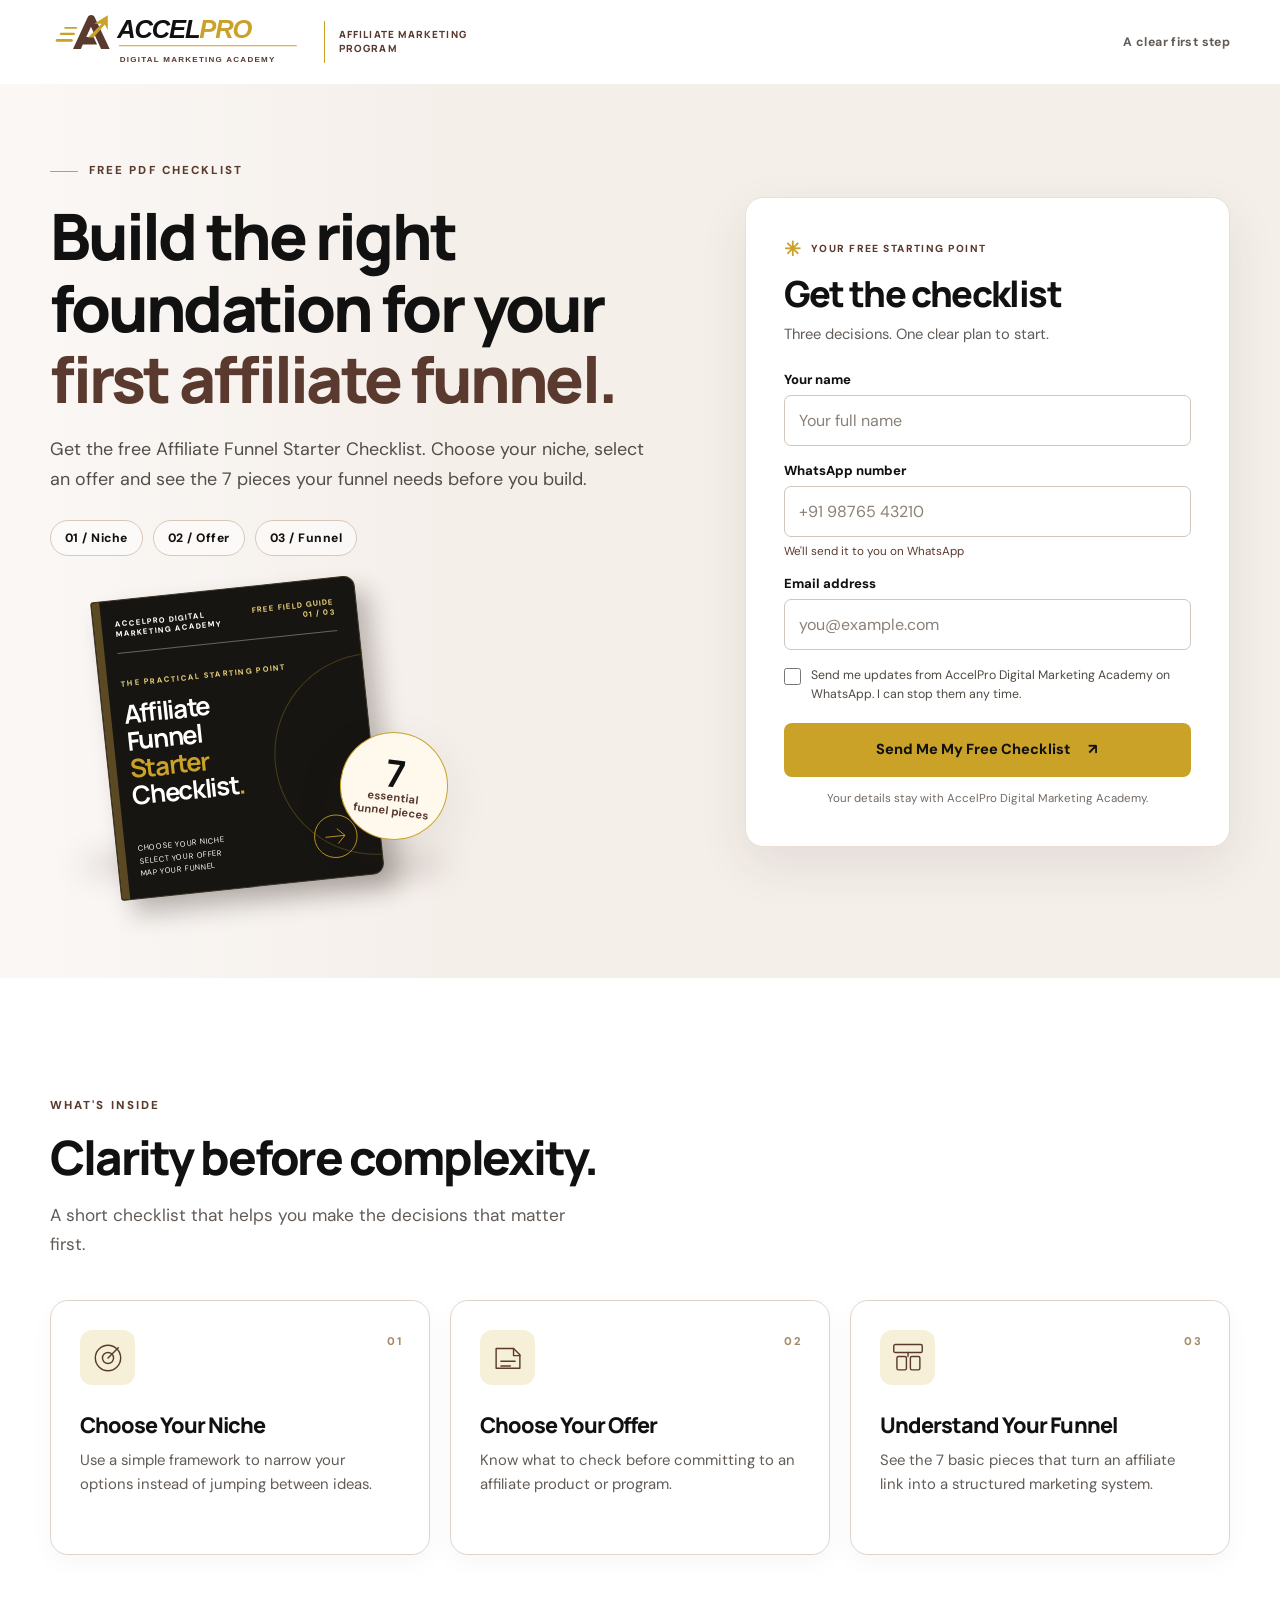
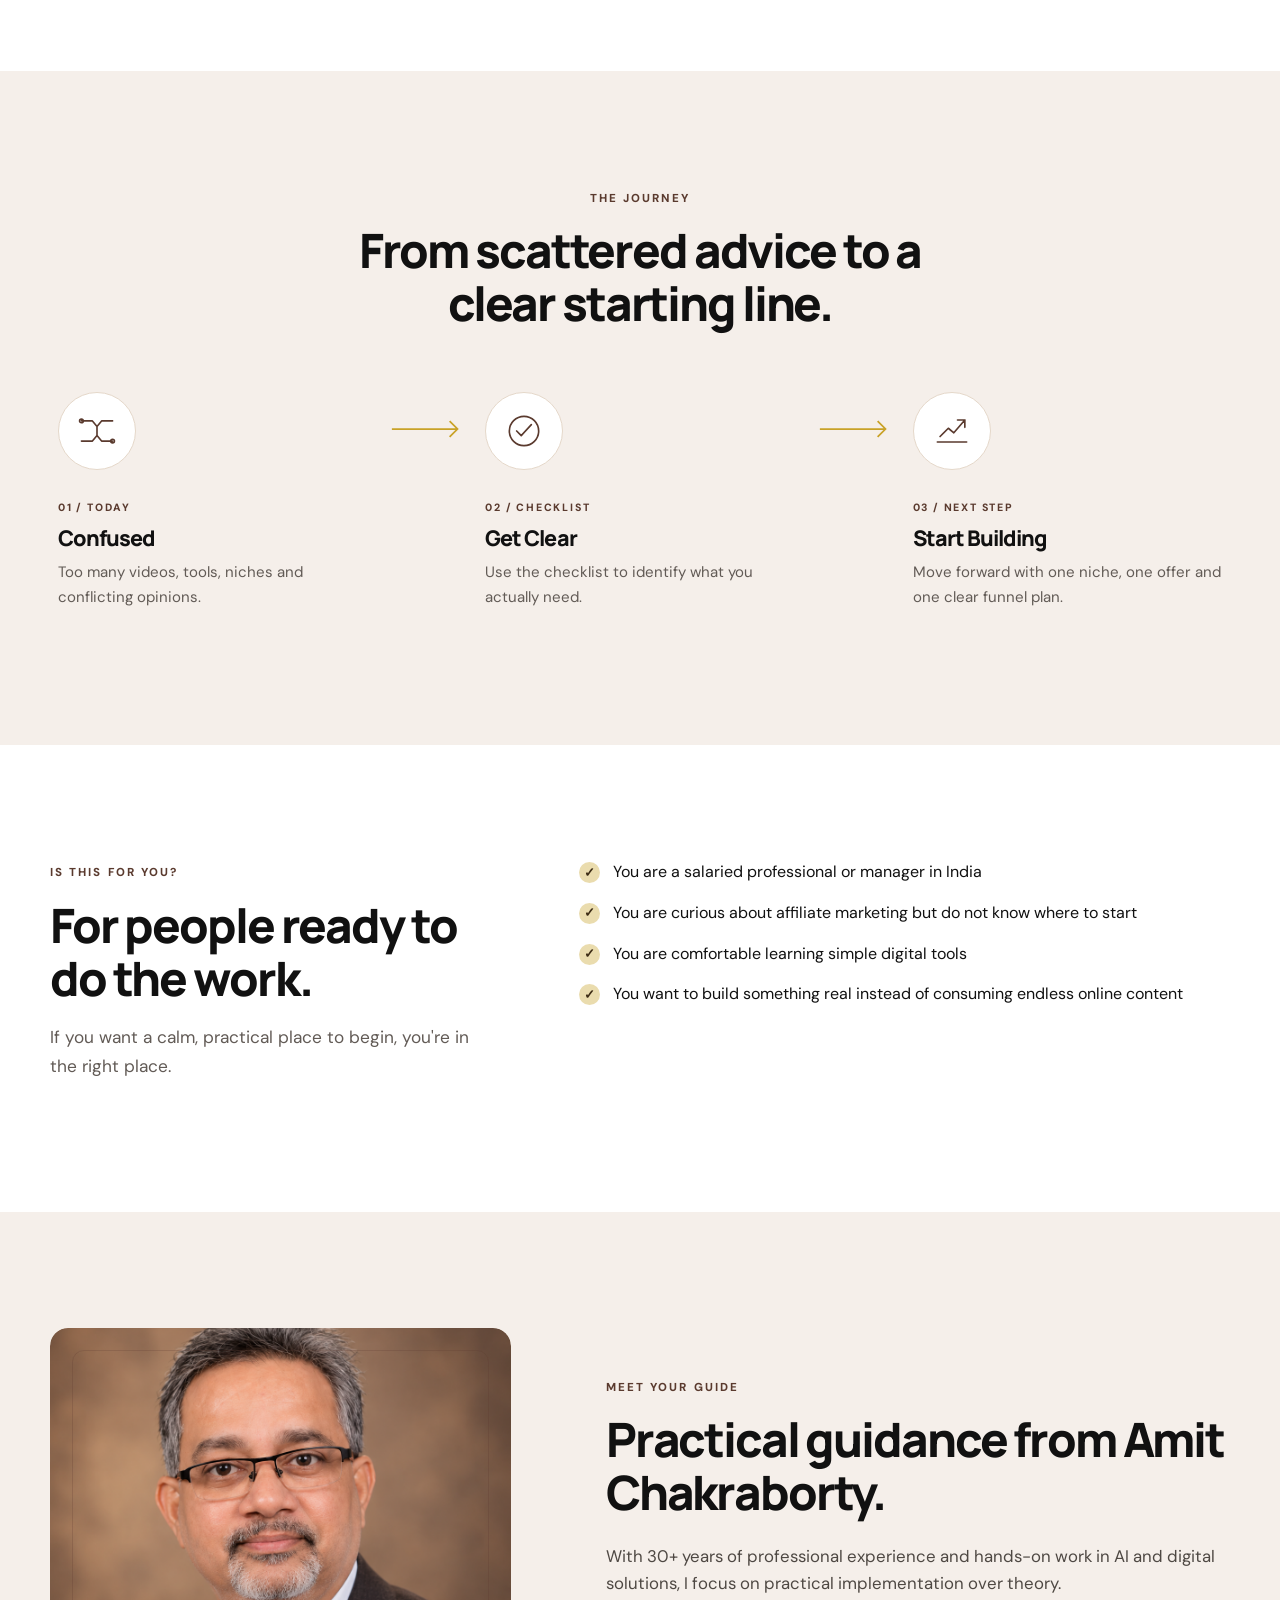
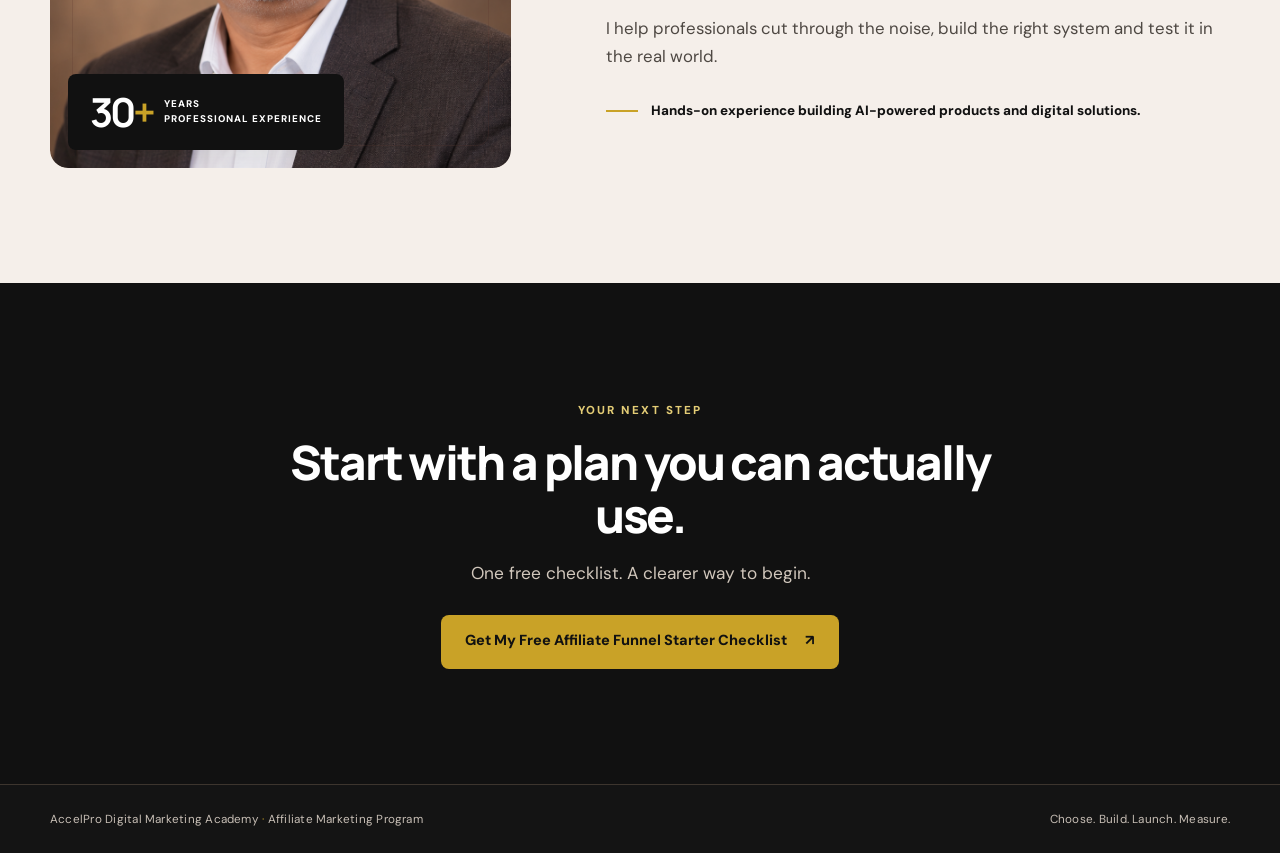
==== commit 7c7529e7: "Move digital marketing academy into logo" ====
--- a/index.html
+++ b/index.html
@@ -15,7 +15,7 @@
 </head>
 <body class="lead-page">
   <header class="site-header container" aria-label="AccelPro Digital Marketing Academy" data-site-replace="BRAND">
-    <div class="brand"><img class="brand-logo" src="assets/brand/accelpro-academy.svg" alt="AccelPro Academy"><span class="brand-context"><strong><span data-site="ACADEMY">Digital Marketing</span> Academy</strong><small data-site="PROGRAM">Affiliate Marketing Program</small></span></div>
+    <div class="brand"><img class="brand-logo" src="assets/brand/accelpro-digital-marketing-academy.svg" alt="AccelPro Digital Marketing Academy"><span class="brand-context"><span class="program-label" data-site="PROGRAM">Affiliate Marketing Program</span></span></div>
     <span class="header-note">A clear first step</span>
   </header>
   <main>
--- a/styles.css
+++ b/styles.css
@@ -1,7 +1,7 @@
 @import url('https://fonts.googleapis.com/css2?family=DM+Sans:wght@400;500;600;700&family=Manrope:wght@400;500;600;700;800&display=swap');
 
 :root{--black:#111111;--gold:#C9A227;--gold-light:#e4cd76;--coffee:#5A3A2E;--soft:#F5EFEA;--white:#FFFFFF;--line:#dfd5cb;--muted:#625b56;--radius:18px;--shadow:0 18px 50px rgba(41,28,21,.09)}
-*{box-sizing:border-box}html{scroll-behavior:smooth}body{margin:0;color:var(--black);background:var(--white);font-family:'DM Sans',Arial,sans-serif;-webkit-font-smoothing:antialiased}h1,h2,h3,p{margin-top:0}h1,h2,h3{font-family:Manrope,'DM Sans',Arial,sans-serif;letter-spacing:-.045em;line-height:1.12}h1{font-size:clamp(2.8rem,5vw,5.25rem);font-weight:800}h2{font-size:clamp(2.25rem,3.7vw,3.85rem);font-weight:800}h3{font-size:1.35rem;font-weight:800}p{line-height:1.65}a{color:inherit;text-decoration:none}button,input{font:inherit}button{cursor:pointer}svg{display:block}img{display:block;max-width:100%}em{font-style:normal;color:var(--coffee)}.container{width:min(100% - 40px,1180px);margin-inline:auto}.section{padding:clamp(76px,9vw,132px) 0}.section-light{background:var(--white)}.section-coffee{background:var(--soft)}.eyebrow{display:inline-flex;align-items:center;gap:11px;color:var(--coffee);font-size:.72rem;font-weight:800;letter-spacing:.18em;line-height:1.3}.eyebrow-line{width:28px;height:1px;background:var(--gold)}.section-heading{max-width:650px;margin-bottom:42px}.section-heading h2{margin:17px 0}.section-heading p,.section-intro{font-size:1.08rem;color:var(--muted);max-width:550px}.section-heading.centered{text-align:center;margin-inline:auto}.section-heading.centered p{margin-inline:auto}.btn{min-height:54px;display:inline-flex;align-items:center;justify-content:center;gap:18px;border:1px solid transparent;border-radius:8px;padding:15px 23px;text-align:center;font-size:.91rem;font-weight:800;line-height:1.25;transition:transform .2s,background .2s,box-shadow .2s}.btn:hover{transform:translateY(-2px);box-shadow:0 8px 22px rgba(49,34,16,.13)}.btn-gold{background:var(--gold);color:var(--black)}.btn-gold:hover{background:var(--gold-light)}.btn-full{width:100%}a:focus-visible,button:focus-visible,input:focus-visible,summary:focus-visible{outline:3px solid var(--coffee);outline-offset:3px}.site-header{min-height:84px;display:flex;align-items:center;justify-content:space-between;gap:20px}.brand{display:flex;align-items:center;gap:14px}.brand-logo{width:210px;height:auto;flex:none}.brand-context{display:flex;flex-direction:column;padding-left:14px;border-left:1px solid var(--gold);font-family:Manrope,sans-serif;line-height:1.12}.brand-context strong{font-size:.78rem;letter-spacing:.015em}.brand-context small{margin-top:5px;color:var(--coffee);font-family:'DM Sans',sans-serif;font-size:.57rem;font-weight:800;letter-spacing:.11em;text-transform:uppercase}.brand-mark{width:38px;height:38px;border:2px solid var(--black);border-radius:8px;display:grid;place-items:center;font-family:Manrope,sans-serif;font-size:1.25rem;font-weight:800;letter-spacing:-.1em}.brand-mark span{color:var(--gold)}.brand-text{display:flex;flex-direction:column;font-family:Manrope,sans-serif;font-size:1.04rem;font-weight:600;letter-spacing:-.04em;line-height:1.08}.brand-text strong{font-weight:800}.brand-text small{margin-top:4px;color:var(--coffee);font-family:'DM Sans',sans-serif;font-size:.58rem;font-weight:800;letter-spacing:.11em;text-transform:uppercase}.header-note{font-size:.77rem;color:var(--muted);font-weight:700;letter-spacing:.03em}.hero{position:relative;overflow:hidden;background:var(--soft)}.hero:before{content:"";position:absolute;inset:0 auto 0 0;width:36%;background:linear-gradient(90deg,rgba(255,255,255,.55),transparent);pointer-events:none}.lead-hero{padding:72px 0 90px}.hero-grid{position:relative;display:grid;grid-template-columns:minmax(0,1.13fr) minmax(350px,.87fr);align-items:center;gap:clamp(35px,5vw,90px)}.hero-copy h1{margin:21px 0 20px}.hero-lede{max-width:600px;color:#534d48;font-size:1.12rem;line-height:1.65}.hero-points{display:flex;flex-wrap:wrap;gap:10px;margin:26px 0 22px}.hero-points span{padding:9px 14px;border:1px solid #d8c8b8;border-radius:99px;font-size:.76rem;font-weight:800;letter-spacing:.04em;background:rgba(255,255,255,.45)}.workbook-scene{height:310px;position:relative;display:flex;align-items:flex-end;padding-left:55px}.workbook-shadow{position:absolute;left:30px;bottom:6px;width:370px;height:34px;border-radius:50%;background:rgba(55,36,29,.16);filter:blur(14px)}.workbook-cover{position:relative;z-index:1;width:265px;height:300px;padding:18px 21px;background:#171512;color:var(--white);border:1px solid #3a3324;border-radius:3px 11px 11px 3px;box-shadow:12px 15px 24px rgba(34,22,18,.28);transform:rotate(-6deg);display:flex;flex-direction:column;overflow:hidden}.workbook-cover:before{content:"";position:absolute;left:0;top:0;bottom:0;width:8px;background:#5b4923}.workbook-cover:after{content:"";position:absolute;width:200px;height:200px;border:1px solid rgba(201,162,39,.28);border-radius:50%;right:-105px;top:78px}.cover-top,.cover-bottom{display:flex;align-items:flex-start;justify-content:space-between;gap:15px}.cover-top{font-size:.48rem;font-weight:800;letter-spacing:.14em;line-height:1.3}.cover-top span:last-child{text-align:right;color:var(--gold-light)}.cover-rule{height:1px;background:rgba(255,255,255,.34);margin:14px 0 25px}.cover-kicker{font-size:.48rem;color:var(--gold-light);font-weight:800;letter-spacing:.17em}.workbook-cover strong{font-family:Manrope,sans-serif;font-size:1.6rem;line-height:1.07;letter-spacing:-.05em;margin-top:12px}.workbook-cover i{color:var(--gold);font-style:normal}.cover-dot{color:var(--gold)}.cover-bottom{margin-top:auto;align-items:end;font-size:.48rem;line-height:1.65;letter-spacing:.08em}.cover-bottom svg{width:46px;fill:none;stroke:var(--gold);stroke-width:1.5}.scene-stamp{position:absolute;z-index:2;left:290px;bottom:48px;width:108px;height:108px;border:1px solid var(--gold);border-radius:50%;background:#fff9ed;display:flex;flex-direction:column;align-items:center;justify-content:center;text-align:center;color:var(--coffee);font-size:.7rem;line-height:1.2;font-weight:700;transform:rotate(7deg);box-shadow:var(--shadow)}.scene-stamp span{font-family:Manrope,sans-serif;font-size:2.35rem;line-height:1;color:var(--black)}.form-wrap{background:var(--white);padding:clamp(25px,3vw,38px);border:1px solid #e7dfd8;border-radius:var(--radius);box-shadow:var(--shadow)}.form-topline{display:flex;align-items:center;gap:9px;font-size:.64rem;font-weight:800;letter-spacing:.14em;color:var(--coffee)}.mini-spark{font-size:1.25rem;color:var(--gold)}.form-wrap h2{font-size:2.25rem;margin:12px 0 8px}.form-wrap>p{color:var(--muted);font-size:.92rem;margin-bottom:25px}.field{margin-bottom:16px}.field label{display:block;margin-bottom:7px;font-weight:800;font-size:.82rem}.field input{width:100%;min-height:51px;padding:12px 14px;border:1px solid #cfc6bd;border-radius:7px;background:#fff;color:var(--black)}.field input::placeholder{color:#8a8178}.field small{display:block;margin-top:6px;color:var(--coffee);font-size:.73rem}.check-field{display:grid;grid-template-columns:17px 1fr;gap:10px;align-items:start;margin:5px 0 20px;color:#4f4943;font-size:.77rem;line-height:1.5}.check-field input{width:17px;height:17px;margin:2px 0 0;accent-color:var(--coffee)}.privacy-note{margin:12px 0 0;text-align:center;color:#736b64;font-size:.72rem}.three-grid{display:grid;grid-template-columns:repeat(3,minmax(0,1fr));gap:20px}.feature-card{position:relative;min-height:255px;padding:29px;background:var(--white);border:1px solid var(--line);border-radius:var(--radius);box-shadow:0 8px 25px rgba(48,31,22,.035)}.icon-badge{width:55px;height:55px;display:grid;place-items:center;background:#f7f0d9;border-radius:12px}.icon-badge svg,.journey-icon svg,.roadmap-icon svg,.art-node svg{width:38px;height:38px;fill:none;stroke:var(--coffee);stroke-width:1.8;stroke-linecap:round;stroke-linejoin:round}.feature-card h3{margin:28px 0 10px}.feature-card p{color:var(--muted);font-size:.93rem;margin:0}.card-index{position:absolute;top:33px;right:27px;font-size:.7rem;font-weight:800;letter-spacing:.12em;color:#a68a68}.journey-path{display:grid;grid-template-columns:1fr 70px 1fr 70px 1fr;align-items:start;gap:16px}.journey-step{padding:20px 8px}.journey-icon{width:78px;height:78px;background:var(--white);border:1px solid #e5d8ca;border-radius:50%;display:grid;place-items:center;margin-bottom:25px}.journey-icon svg{width:44px;height:44px}.journey-step>span{font-size:.66rem;font-weight:800;letter-spacing:.17em;color:var(--coffee)}.journey-step h3{margin:10px 0}.journey-step p{color:var(--muted);font-size:.94rem;margin:0}.path-arrow{padding-top:45px}.path-arrow svg{width:100%;height:24px;fill:none;stroke:var(--gold);stroke-width:2}.split-section{display:grid;grid-template-columns:.8fr 1.2fr;gap:8%;align-items:start}.split-section h2{max-width:470px;margin:18px 0}.tick-list,.cross-list{list-style:none;padding:0;margin:0}.tick-list li,.cross-list li{position:relative;padding:0 0 0 34px;margin-bottom:16px;line-height:1.55}.tick-list li:before,.cross-list li:before{position:absolute;left:0;top:2px;width:21px;height:21px;border-radius:50%;display:grid;place-items:center;font-size:.8rem;font-weight:800}.tick-list li:before{content:"✓";background:#eadcae;color:#3c2b14}.cross-list li:before{content:"−";background:#eee7e1;color:var(--coffee)}.about-grid{display:grid;grid-template-columns:.85fr 1.15fr;gap:8%;align-items:center}.coach-visual{min-height:440px;background:#e8ded4;border-radius:var(--radius);position:relative;overflow:hidden}.coach-visual:before{content:"";position:absolute;inset:22px;border:1px solid rgba(90,58,46,.22);border-radius:12px}.coach-photo{width:100%;height:440px;object-fit:cover;object-position:center 30%;border-radius:var(--radius)}.coach-photo[hidden]{display:none}.coach-visual.without-photo{background:radial-gradient(circle at 68% 28%,#d9c2a1 0 10%,transparent 10.2%),linear-gradient(145deg,#e8d9ca,#cdb49b)}.coach-visual.without-photo:after{content:"A";position:absolute;inset:0;display:grid;place-items:center;font-family:Manrope,sans-serif;font-size:18rem;font-weight:800;color:rgba(90,58,46,.15)}.coach-proof{position:absolute;z-index:1;left:18px;bottom:18px;display:flex;align-items:center;gap:12px;background:var(--black);color:var(--white);padding:18px 22px;border-radius:8px;box-shadow:var(--shadow)}.coach-proof strong{font-family:Manrope,sans-serif;font-size:2.5rem;line-height:1;letter-spacing:-.08em}.coach-proof strong span{color:var(--gold)}.coach-proof>span{font-size:.61rem;font-weight:800;letter-spacing:.1em;line-height:1.5}.about-copy h2{margin:17px 0 24px}.about-copy p{font-size:1.05rem;color:#4e4843;margin-bottom:17px}.about-proofline{display:flex;align-items:center;gap:13px;margin-top:30px;font-size:.84rem;font-weight:800;line-height:1.5}.proof-line{width:32px;height:2px;flex:none;background:var(--gold)}.final-cta{background:var(--black);color:var(--white);text-align:center}.cta-inner{max-width:770px}.final-cta .eyebrow{color:var(--gold-light)}.final-cta h2{margin:17px auto;max-width:700px}.final-cta p{color:#d1c7bc;font-size:1.08rem;margin-bottom:27px}.footer{background:#141414;color:#c7beb5;border-top:1px solid #3d352e;padding:26px 0}.footer-inner{display:flex;justify-content:space-between;gap:20px;font-size:.73rem;letter-spacing:.02em}.gold-dot{color:var(--gold)}
+*{box-sizing:border-box}html{scroll-behavior:smooth}body{margin:0;color:var(--black);background:var(--white);font-family:'DM Sans',Arial,sans-serif;-webkit-font-smoothing:antialiased}h1,h2,h3,p{margin-top:0}h1,h2,h3{font-family:Manrope,'DM Sans',Arial,sans-serif;letter-spacing:-.045em;line-height:1.12}h1{font-size:clamp(2.8rem,5vw,5.25rem);font-weight:800}h2{font-size:clamp(2.25rem,3.7vw,3.85rem);font-weight:800}h3{font-size:1.35rem;font-weight:800}p{line-height:1.65}a{color:inherit;text-decoration:none}button,input{font:inherit}button{cursor:pointer}svg{display:block}img{display:block;max-width:100%}em{font-style:normal;color:var(--coffee)}.container{width:min(100% - 40px,1180px);margin-inline:auto}.section{padding:clamp(76px,9vw,132px) 0}.section-light{background:var(--white)}.section-coffee{background:var(--soft)}.eyebrow{display:inline-flex;align-items:center;gap:11px;color:var(--coffee);font-size:.72rem;font-weight:800;letter-spacing:.18em;line-height:1.3}.eyebrow-line{width:28px;height:1px;background:var(--gold)}.section-heading{max-width:650px;margin-bottom:42px}.section-heading h2{margin:17px 0}.section-heading p,.section-intro{font-size:1.08rem;color:var(--muted);max-width:550px}.section-heading.centered{text-align:center;margin-inline:auto}.section-heading.centered p{margin-inline:auto}.btn{min-height:54px;display:inline-flex;align-items:center;justify-content:center;gap:18px;border:1px solid transparent;border-radius:8px;padding:15px 23px;text-align:center;font-size:.91rem;font-weight:800;line-height:1.25;transition:transform .2s,background .2s,box-shadow .2s}.btn:hover{transform:translateY(-2px);box-shadow:0 8px 22px rgba(49,34,16,.13)}.btn-gold{background:var(--gold);color:var(--black)}.btn-gold:hover{background:var(--gold-light)}.btn-full{width:100%}a:focus-visible,button:focus-visible,input:focus-visible,summary:focus-visible{outline:3px solid var(--coffee);outline-offset:3px}.site-header{min-height:84px;display:flex;align-items:center;justify-content:space-between;gap:20px}.brand{display:flex;align-items:center;gap:14px}.brand-logo{width:260px;height:auto;flex:none}.brand-context{min-height:42px;display:flex;align-items:center;padding-left:14px;border-left:1px solid var(--gold);font-family:Manrope,sans-serif}.program-label{max-width:165px;color:var(--coffee);font-size:.62rem;font-weight:800;letter-spacing:.11em;line-height:1.4;text-transform:uppercase}.brand-mark{width:38px;height:38px;border:2px solid var(--black);border-radius:8px;display:grid;place-items:center;font-family:Manrope,sans-serif;font-size:1.25rem;font-weight:800;letter-spacing:-.1em}.brand-mark span{color:var(--gold)}.brand-text{display:flex;flex-direction:column;font-family:Manrope,sans-serif;font-size:1.04rem;font-weight:600;letter-spacing:-.04em;line-height:1.08}.brand-text strong{font-weight:800}.brand-text small{margin-top:4px;color:var(--coffee);font-family:'DM Sans',sans-serif;font-size:.58rem;font-weight:800;letter-spacing:.11em;text-transform:uppercase}.header-note{font-size:.77rem;color:var(--muted);font-weight:700;letter-spacing:.03em}.hero{position:relative;overflow:hidden;background:var(--soft)}.hero:before{content:"";position:absolute;inset:0 auto 0 0;width:36%;background:linear-gradient(90deg,rgba(255,255,255,.55),transparent);pointer-events:none}.lead-hero{padding:72px 0 90px}.hero-grid{position:relative;display:grid;grid-template-columns:minmax(0,1.13fr) minmax(350px,.87fr);align-items:center;gap:clamp(35px,5vw,90px)}.hero-copy h1{margin:21px 0 20px}.hero-lede{max-width:600px;color:#534d48;font-size:1.12rem;line-height:1.65}.hero-points{display:flex;flex-wrap:wrap;gap:10px;margin:26px 0 22px}.hero-points span{padding:9px 14px;border:1px solid #d8c8b8;border-radius:99px;font-size:.76rem;font-weight:800;letter-spacing:.04em;background:rgba(255,255,255,.45)}.workbook-scene{height:310px;position:relative;display:flex;align-items:flex-end;padding-left:55px}.workbook-shadow{position:absolute;left:30px;bottom:6px;width:370px;height:34px;border-radius:50%;background:rgba(55,36,29,.16);filter:blur(14px)}.workbook-cover{position:relative;z-index:1;width:265px;height:300px;padding:18px 21px;background:#171512;color:var(--white);border:1px solid #3a3324;border-radius:3px 11px 11px 3px;box-shadow:12px 15px 24px rgba(34,22,18,.28);transform:rotate(-6deg);display:flex;flex-direction:column;overflow:hidden}.workbook-cover:before{content:"";position:absolute;left:0;top:0;bottom:0;width:8px;background:#5b4923}.workbook-cover:after{content:"";position:absolute;width:200px;height:200px;border:1px solid rgba(201,162,39,.28);border-radius:50%;right:-105px;top:78px}.cover-top,.cover-bottom{display:flex;align-items:flex-start;justify-content:space-between;gap:15px}.cover-top{font-size:.48rem;font-weight:800;letter-spacing:.14em;line-height:1.3}.cover-top span:last-child{text-align:right;color:var(--gold-light)}.cover-rule{height:1px;background:rgba(255,255,255,.34);margin:14px 0 25px}.cover-kicker{font-size:.48rem;color:var(--gold-light);font-weight:800;letter-spacing:.17em}.workbook-cover strong{font-family:Manrope,sans-serif;font-size:1.6rem;line-height:1.07;letter-spacing:-.05em;margin-top:12px}.workbook-cover i{color:var(--gold);font-style:normal}.cover-dot{color:var(--gold)}.cover-bottom{margin-top:auto;align-items:end;font-size:.48rem;line-height:1.65;letter-spacing:.08em}.cover-bottom svg{width:46px;fill:none;stroke:var(--gold);stroke-width:1.5}.scene-stamp{position:absolute;z-index:2;left:290px;bottom:48px;width:108px;height:108px;border:1px solid var(--gold);border-radius:50%;background:#fff9ed;display:flex;flex-direction:column;align-items:center;justify-content:center;text-align:center;color:var(--coffee);font-size:.7rem;line-height:1.2;font-weight:700;transform:rotate(7deg);box-shadow:var(--shadow)}.scene-stamp span{font-family:Manrope,sans-serif;font-size:2.35rem;line-height:1;color:var(--black)}.form-wrap{background:var(--white);padding:clamp(25px,3vw,38px);border:1px solid #e7dfd8;border-radius:var(--radius);box-shadow:var(--shadow)}.form-topline{display:flex;align-items:center;gap:9px;font-size:.64rem;font-weight:800;letter-spacing:.14em;color:var(--coffee)}.mini-spark{font-size:1.25rem;color:var(--gold)}.form-wrap h2{font-size:2.25rem;margin:12px 0 8px}.form-wrap>p{color:var(--muted);font-size:.92rem;margin-bottom:25px}.field{margin-bottom:16px}.field label{display:block;margin-bottom:7px;font-weight:800;font-size:.82rem}.field input{width:100%;min-height:51px;padding:12px 14px;border:1px solid #cfc6bd;border-radius:7px;background:#fff;color:var(--black)}.field input::placeholder{color:#8a8178}.field small{display:block;margin-top:6px;color:var(--coffee);font-size:.73rem}.check-field{display:grid;grid-template-columns:17px 1fr;gap:10px;align-items:start;margin:5px 0 20px;color:#4f4943;font-size:.77rem;line-height:1.5}.check-field input{width:17px;height:17px;margin:2px 0 0;accent-color:var(--coffee)}.privacy-note{margin:12px 0 0;text-align:center;color:#736b64;font-size:.72rem}.three-grid{display:grid;grid-template-columns:repeat(3,minmax(0,1fr));gap:20px}.feature-card{position:relative;min-height:255px;padding:29px;background:var(--white);border:1px solid var(--line);border-radius:var(--radius);box-shadow:0 8px 25px rgba(48,31,22,.035)}.icon-badge{width:55px;height:55px;display:grid;place-items:center;background:#f7f0d9;border-radius:12px}.icon-badge svg,.journey-icon svg,.roadmap-icon svg,.art-node svg{width:38px;height:38px;fill:none;stroke:var(--coffee);stroke-width:1.8;stroke-linecap:round;stroke-linejoin:round}.feature-card h3{margin:28px 0 10px}.feature-card p{color:var(--muted);font-size:.93rem;margin:0}.card-index{position:absolute;top:33px;right:27px;font-size:.7rem;font-weight:800;letter-spacing:.12em;color:#a68a68}.journey-path{display:grid;grid-template-columns:1fr 70px 1fr 70px 1fr;align-items:start;gap:16px}.journey-step{padding:20px 8px}.journey-icon{width:78px;height:78px;background:var(--white);border:1px solid #e5d8ca;border-radius:50%;display:grid;place-items:center;margin-bottom:25px}.journey-icon svg{width:44px;height:44px}.journey-step>span{font-size:.66rem;font-weight:800;letter-spacing:.17em;color:var(--coffee)}.journey-step h3{margin:10px 0}.journey-step p{color:var(--muted);font-size:.94rem;margin:0}.path-arrow{padding-top:45px}.path-arrow svg{width:100%;height:24px;fill:none;stroke:var(--gold);stroke-width:2}.split-section{display:grid;grid-template-columns:.8fr 1.2fr;gap:8%;align-items:start}.split-section h2{max-width:470px;margin:18px 0}.tick-list,.cross-list{list-style:none;padding:0;margin:0}.tick-list li,.cross-list li{position:relative;padding:0 0 0 34px;margin-bottom:16px;line-height:1.55}.tick-list li:before,.cross-list li:before{position:absolute;left:0;top:2px;width:21px;height:21px;border-radius:50%;display:grid;place-items:center;font-size:.8rem;font-weight:800}.tick-list li:before{content:"✓";background:#eadcae;color:#3c2b14}.cross-list li:before{content:"−";background:#eee7e1;color:var(--coffee)}.about-grid{display:grid;grid-template-columns:.85fr 1.15fr;gap:8%;align-items:center}.coach-visual{min-height:440px;background:#e8ded4;border-radius:var(--radius);position:relative;overflow:hidden}.coach-visual:before{content:"";position:absolute;inset:22px;border:1px solid rgba(90,58,46,.22);border-radius:12px}.coach-photo{width:100%;height:440px;object-fit:cover;object-position:center 30%;border-radius:var(--radius)}.coach-photo[hidden]{display:none}.coach-visual.without-photo{background:radial-gradient(circle at 68% 28%,#d9c2a1 0 10%,transparent 10.2%),linear-gradient(145deg,#e8d9ca,#cdb49b)}.coach-visual.without-photo:after{content:"A";position:absolute;inset:0;display:grid;place-items:center;font-family:Manrope,sans-serif;font-size:18rem;font-weight:800;color:rgba(90,58,46,.15)}.coach-proof{position:absolute;z-index:1;left:18px;bottom:18px;display:flex;align-items:center;gap:12px;background:var(--black);color:var(--white);padding:18px 22px;border-radius:8px;box-shadow:var(--shadow)}.coach-proof strong{font-family:Manrope,sans-serif;font-size:2.5rem;line-height:1;letter-spacing:-.08em}.coach-proof strong span{color:var(--gold)}.coach-proof>span{font-size:.61rem;font-weight:800;letter-spacing:.1em;line-height:1.5}.about-copy h2{margin:17px 0 24px}.about-copy p{font-size:1.05rem;color:#4e4843;margin-bottom:17px}.about-proofline{display:flex;align-items:center;gap:13px;margin-top:30px;font-size:.84rem;font-weight:800;line-height:1.5}.proof-line{width:32px;height:2px;flex:none;background:var(--gold)}.final-cta{background:var(--black);color:var(--white);text-align:center}.cta-inner{max-width:770px}.final-cta .eyebrow{color:var(--gold-light)}.final-cta h2{margin:17px auto;max-width:700px}.final-cta p{color:#d1c7bc;font-size:1.08rem;margin-bottom:27px}.footer{background:#141414;color:#c7beb5;border-top:1px solid #3d352e;padding:26px 0}.footer-inner{display:flex;justify-content:space-between;gap:20px;font-size:.73rem;letter-spacing:.02em}.gold-dot{color:var(--gold)}
 
 /* Thank-you page */
 .thanks-hero{background:var(--soft);padding:75px 0 95px;text-align:center}.thanks-inner{max-width:740px}.success-mark{width:118px;height:118px;margin:0 auto 20px}.success-mark svg{width:100%;height:100%;fill:#fff;stroke:var(--gold);stroke-width:4}.success-mark svg path{stroke:var(--coffee);stroke-width:5;fill:none;stroke-linecap:round;stroke-linejoin:round;stroke-dasharray:80;stroke-dashoffset:80;animation:draw-check .8s .2s ease forwards}.thanks-hero h1{font-size:clamp(2.6rem,5vw,4.8rem);margin:18px 0}.thanks-hero p{max-width:560px;margin:0 auto 27px;color:var(--muted);font-size:1.1rem}.download-note{display:block;margin-top:14px;color:var(--coffee);font-size:.73rem;font-weight:700}.community-card{display:flex;justify-content:space-between;align-items:center;gap:36px}.community-card h2{margin:15px 0}.community-card p{color:var(--muted);margin:0}.community-action{text-align:center}.community-action [role=status]{max-width:250px;margin:13px auto 0;color:var(--coffee);font-size:.83rem;font-weight:700}.program-teaser{display:grid;grid-template-columns:.72fr 1.28fr;overflow:hidden;background:var(--black);color:var(--white);border-radius:var(--radius);box-shadow:var(--shadow)}.teaser-visual{position:relative;min-height:420px;background:radial-gradient(circle at 45% 45%,#6c513d,#281f1a 65%);overflow:hidden;display:grid;place-items:center}.teaser-orbit{position:absolute;border:1px solid rgba(201,162,39,.35);border-radius:50%}.orbit-one{width:260px;height:260px}.orbit-two{width:390px;height:390px}.teaser-core{position:relative;z-index:1;width:195px;height:195px;border-radius:50%;background:#1d1916;border:1px solid var(--gold);display:flex;align-items:center;justify-content:center;text-align:center;padding:25px;color:#fff;font-family:Manrope,sans-serif;font-size:1.25rem;font-weight:800;line-height:1.55;letter-spacing:-.04em;box-shadow:0 0 0 17px rgba(201,162,39,.08)}.teaser-core span{color:var(--gold)}.teaser-copy{padding:clamp(30px,5vw,65px)}.teaser-copy .eyebrow{color:var(--gold-light)}.teaser-copy h2{margin:16px 0;font-size:clamp(2rem,3vw,3.3rem)}.teaser-copy>p{color:#d5ccc5;max-width:550px}.teaser-facts{display:flex;flex-wrap:wrap;gap:10px;margin:27px 0}.teaser-facts span{padding:10px 12px;border:1px solid #665848;border-radius:6px;font-size:.78rem}.teaser-facts strong{color:var(--gold-light)}.teaser-bottom{display:flex;flex-wrap:wrap;align-items:center;gap:18px}.cohort-label{color:var(--coffee);font-size:.75rem;font-weight:800;letter-spacing:.04em}.teaser-bottom .cohort-label{color:var(--gold-light)}
@@ -12,8 +12,8 @@
 @keyframes draw-check{to{stroke-dashoffset:0}}
 .inclusion{position:relative;padding-right:55px}.inclusion span{position:absolute;right:19px;top:24px}.inclusion-icon{width:28px;height:28px;flex:none;fill:none;stroke:var(--gold);stroke-width:1.6;stroke-linecap:round;stroke-linejoin:round}
 @media(max-width:1024px){.hero-grid,.offer-hero-grid{gap:35px}.workbook-scene{padding-left:20px}.scene-stamp{left:250px}.roadmap{grid-template-columns:repeat(2,minmax(0,1fr))}.roadmap-card{min-height:440px}.inclusion-grid{grid-template-columns:repeat(2,minmax(0,1fr))}}
-@media(max-width:768px){.site-header{min-height:86px}.brand-logo{width:180px}.brand-context{padding-left:10px}.header-note{display:none}.hero-grid,.offer-hero-grid,.about-grid,.split-section,.price-layout{grid-template-columns:1fr}.lead-hero,.offer-hero{padding:50px 0 75px}.hero-copy h1{max-width:650px}.workbook-scene{height:250px;margin-top:18px}.workbook-cover{transform:rotate(-4deg) scale(.82);transform-origin:bottom left}.scene-stamp{left:225px;bottom:38px}.form-wrap{max-width:650px}.three-grid{grid-template-columns:1fr 1fr}.journey-path{grid-template-columns:1fr;gap:0}.journey-step{display:grid;grid-template-columns:78px 1fr;column-gap:22px;padding:12px 0}.journey-icon{grid-row:1/4;margin:0}.journey-step>span{align-self:end}.journey-step h3{margin:5px 0}.path-arrow{width:65px;height:30px;padding:0;margin:0 0 0 22px;transform:rotate(90deg)}.split-section{gap:20px}.about-grid{gap:35px}.coach-visual,.coach-photo{height:420px;min-height:420px}.program-teaser{grid-template-columns:1fr}.teaser-visual{min-height:260px}.before-after{grid-template-columns:1fr}.comparison-panel{min-height:0}.comparison-arrow{transform:rotate(90deg);margin:-18px auto}.proof-item{gap:14px}.proof-item .proof-words{font-size:1.1rem}.community-card{align-items:flex-start;flex-direction:column}}
+@media(max-width:768px){.site-header{min-height:86px}.brand-logo{width:220px}.brand-context{padding-left:10px}.header-note{display:none}.hero-grid,.offer-hero-grid,.about-grid,.split-section,.price-layout{grid-template-columns:1fr}.lead-hero,.offer-hero{padding:50px 0 75px}.hero-copy h1{max-width:650px}.workbook-scene{height:250px;margin-top:18px}.workbook-cover{transform:rotate(-4deg) scale(.82);transform-origin:bottom left}.scene-stamp{left:225px;bottom:38px}.form-wrap{max-width:650px}.three-grid{grid-template-columns:1fr 1fr}.journey-path{grid-template-columns:1fr;gap:0}.journey-step{display:grid;grid-template-columns:78px 1fr;column-gap:22px;padding:12px 0}.journey-icon{grid-row:1/4;margin:0}.journey-step>span{align-self:end}.journey-step h3{margin:5px 0}.path-arrow{width:65px;height:30px;padding:0;margin:0 0 0 22px;transform:rotate(90deg)}.split-section{gap:20px}.about-grid{gap:35px}.coach-visual,.coach-photo{height:420px;min-height:420px}.program-teaser{grid-template-columns:1fr}.teaser-visual{min-height:260px}.before-after{grid-template-columns:1fr}.comparison-panel{min-height:0}.comparison-arrow{transform:rotate(90deg);margin:-18px auto}.proof-item{gap:14px}.proof-item .proof-words{font-size:1.1rem}.community-card{align-items:flex-start;flex-direction:column}}
 @media(max-width:560px){.container{width:min(100% - 32px,1180px)}h1{font-size:clamp(2.45rem,10vw,3.4rem)}h2{font-size:clamp(2rem,8vw,2.7rem)}.section{padding:68px 0}.lead-hero,.offer-hero{padding:42px 0 65px}.hero-lede{font-size:1rem}.hero-points span{font-size:.68rem}.workbook-scene{height:245px}.three-grid,.fit-grid,.terms-grid,.inclusion-grid,.proof-grid{grid-template-columns:1fr}.feature-card{min-height:0}.proof-item:first-child{border-right:0;border-bottom:1px solid #4b4339}.proof-item{padding:22px 0}.roadmap{grid-template-columns:1fr}.roadmap-card{min-height:0}.roadmap-card ul{margin-bottom:25px}.coach-visual,.coach-photo{height:360px;min-height:360px}.footer-inner{flex-direction:column;gap:5px}.thanks-hero{padding:55px 0 70px}.community-action,.community-action .btn{width:100%}.teaser-copy{padding:30px}.teaser-visual{min-height:230px}.offer-hero h1{font-size:clamp(2.4rem,10vw,3.5rem)}.offer-hero .hero-action .btn,.final-cta .btn,.thanks-hero .btn{width:100%}.hero-action{align-items:flex-start;flex-direction:column}.funnel-art{padding:22px}.comparison-panel{padding:26px}.fit-panel{padding:26px}.terms-grid{margin-top:20px}.refund-card{grid-column:auto}.offer-page{padding-bottom:78px}.mobile-cta{position:fixed;z-index:20;bottom:0;left:0;right:0;display:block;padding:9px 12px calc(9px + env(safe-area-inset-bottom));background:rgba(255,255,255,.96);border-top:1px solid #d7cbbb;box-shadow:0 -6px 25px rgba(0,0,0,.1)}.mobile-cta .btn{min-height:48px;padding:11px 13px;font-size:.79rem}.offer-page .footer{padding-bottom:34px}}
-@media(max-width:390px){.brand-logo{width:145px}.brand-context strong{font-size:.65rem}.brand-context small{font-size:.47rem}.scene-stamp{left:205px;width:95px;height:95px}.workbook-scene{padding-left:10px}.brand-text{font-size:.95rem}.brand-text small{font-size:.52rem}}
+@media(max-width:390px){.brand-logo{width:170px}.program-label{max-width:120px;font-size:.5rem}.scene-stamp{left:205px;width:95px;height:95px}.workbook-scene{padding-left:10px}.brand-text{font-size:.95rem}.brand-text small{font-size:.52rem}}
 @media(prefers-reduced-motion:reduce){html{scroll-behavior:auto}*,*:before,*:after{animation-duration:.01ms!important;transition-duration:.01ms!important}.success-mark svg path{stroke-dashoffset:0}}
 @media(max-width:768px){.lead-hero .workbook-scene{display:none}.lead-hero .hero-points{margin-bottom:0}.lead-hero .hero-grid{gap:26px}}
